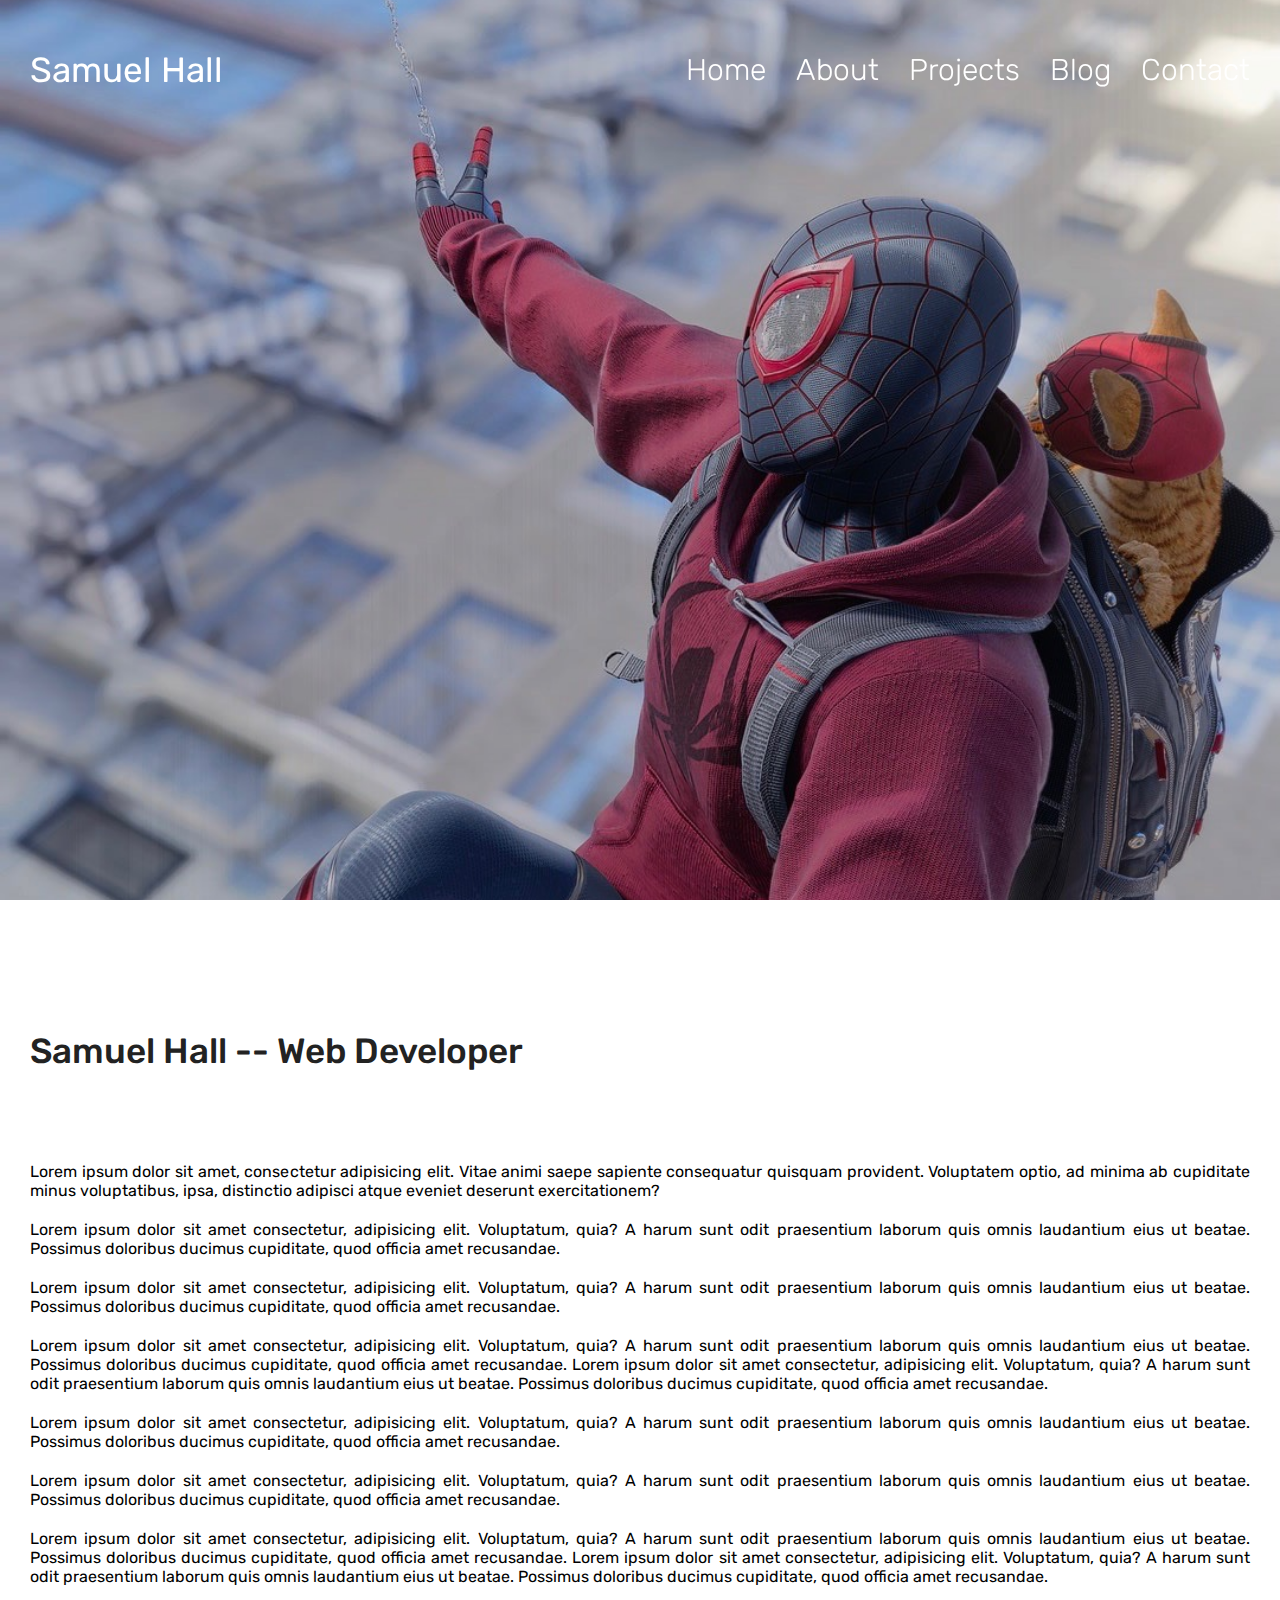
==== index.html @ fa25c063 "Sorted scrolling to sections" ====
<!DOCTYPE html>
<html lang="en">
<head>
    <meta charset="UTF-8">
    <meta name="viewport" content="width=device-width, initial-scale=1.0">
    <link rel="stylesheet" href="style.css">
    <title>Samuel Hall</title>
    <link rel="stylesheet" href="https://cdnjs.cloudflare.com/ajax/libs/font-awesome/5.15.2/css/all.min.css"/>
    <!-- Google fonts -->
    <link rel="preconnect" href="https://fonts.googleapis.com">
    <link rel="preconnect" href="https://fonts.gstatic.com" crossorigin>
    <link href="https://fonts.googleapis.com/css2?family=Roboto+Mono:wght@300;400&family=Rubik:wght@300;400;500&family=Varela&display=swap" rel="stylesheet">
</head>
<body class="home">
    <nav class="navbar">
        <div class="content">
            <!-- <img src="images/logo.png" class="logo"> -->
            <div class="logo"><a href ="/">Samuel Hall</a></div>
            <ul class="menu-list">
                <div class="icon cancel-btn">
                    <i class="fas fa-times"></i>
                </div>
                <li><a href="/">Home</a></li>
                <li><a href="#about" class ="about-btn scroll-btn">About</a></li>
                <li><a href="#projects" class = "projects-btn scroll-btn">Projects</a></li>
                <li><a href="pages/blog.html">Blog</a></li>
                <li><a href="pages/contact.html">Contact</a></li>
            </ul>
            <div class="icon menu-btn">
                <i class="fas fa-bars"></i>
            </div>
        </div>
    </nav>

    <div class="banner"></div>
    <div class="content about" id="about">
        <div class="title"><h1>Samuel Hall -- Web Developer</h1></div>
        <p>Lorem ipsum dolor sit amet, consectetur adipisicing elit. Vitae animi saepe sapiente consequatur quisquam provident. Voluptatem optio, ad minima ab cupiditate minus voluptatibus, ipsa, distinctio adipisci atque eveniet deserunt exercitationem?</p>
        <p>Lorem ipsum dolor sit amet consectetur, adipisicing elit. Voluptatum, quia? A harum sunt odit praesentium laborum quis omnis laudantium eius ut beatae. Possimus doloribus ducimus cupiditate, quod officia amet recusandae.</p>
        <p>Lorem ipsum dolor sit amet consectetur, adipisicing elit. Voluptatum, quia? A harum sunt odit praesentium laborum quis omnis laudantium eius ut beatae. Possimus doloribus ducimus cupiditate, quod officia amet recusandae.</p>
        <p>Lorem ipsum dolor sit amet consectetur, adipisicing elit. Voluptatum, quia? A harum sunt odit praesentium laborum quis omnis laudantium eius ut beatae. Possimus doloribus ducimus cupiditate, quod officia amet recusandae. Lorem ipsum dolor sit amet consectetur, adipisicing elit. Voluptatum, quia? A harum sunt odit praesentium laborum quis omnis laudantium eius ut beatae. Possimus doloribus ducimus cupiditate, quod officia amet recusandae.</p>
        <p>Lorem ipsum dolor sit amet consectetur, adipisicing elit. Voluptatum, quia? A harum sunt odit praesentium laborum quis omnis laudantium eius ut beatae. Possimus doloribus ducimus cupiditate, quod officia amet recusandae.</p>
        <p>Lorem ipsum dolor sit amet consectetur, adipisicing elit. Voluptatum, quia? A harum sunt odit praesentium laborum quis omnis laudantium eius ut beatae. Possimus doloribus ducimus cupiditate, quod officia amet recusandae.</p>
        <p>Lorem ipsum dolor sit amet consectetur, adipisicing elit. Voluptatum, quia? A harum sunt odit praesentium laborum quis omnis laudantium eius ut beatae. Possimus doloribus ducimus cupiditate, quod officia amet recusandae. Lorem ipsum dolor sit amet consectetur, adipisicing elit. Voluptatum, quia? A harum sunt odit praesentium laborum quis omnis laudantium eius ut beatae. Possimus doloribus ducimus cupiditate, quod officia amet recusandae.</p>
    </div>

    <script src="scripts/common.js"></script>
    <script src="scripts/home.js"></script>
</body>
</html>
---- style.css ----
/* ----------UNIVERSAL---------- */

* {
    margin: 0;
    padding: 0;
    box-sizing: border-box;
    font-family: 'Rubik', sans-serif;
}

html {
    scroll-behavior: smooth;
}

.content {
    max-width: 100%;
    /* margin: auto; */
    padding: 40px 30px;
}

.navbar {
    position: fixed;
    z-index: 5;
    width: 100%;
    padding: 30px 0;
    transition: all 0.3s ease;
}

.navbar.sticky {
    background: #222222;
    padding: 10px 0;
}

.navbar .content {
    /* text-align: center; */
    display: flex;
    align-items: center;
    height: 70px;
    justify-content: space-between;
}

.navbar .logo {
    /* height: 150px; */
    /* width: 250px; */
    cursor: pointer;
    position: relative;
}

/* ONLY WHEN LOGO IS TEXT */
.navbar .logo a {
    font-size: 35px;
    text-decoration: none;
    color: white;
    text-align: center;
    font-weight: 400;
}

.menu-list {
    max-width: 100%;
    display: inline-flex;
    justify-content: space-between;
    align-self: center;
}

.menu-list li {
    list-style: none;
}

.menu-list li a {
    margin-left: 30px;
    color: #fff;
    font-size: 30px;
    font-weight: 300;
    text-decoration: none;
    transition: all 0.3s ease;
    /* text-shadow: -1px 1px #222222; */
}

.menu-list li a:hover {
    color: #ffe493;
    cursor: pointer;
}

/* ----------INDEX (HOME)---------- */

.banner {
    height: 100vh;
    /* background: url("images/background.jpg") no-repeat; */
    background-size:cover;
    background-position: center;
    /* background-attachment: fixed; */
}

.banner:after {
    content:"";
    position:fixed; /* stretch a fixed position to the whole screen */
    top:0;
    height:100vh; /* fix for mobile browser address bar appearing disappearing */
    left:0;
    right:0;
    z-index:-1; /* needed to keep in the background */
    background: url("images/background.jpg");
    background-position: center;
    background-size: cover;
    background-attachment: scroll;
}

.about {
    background-color: #fff;
    padding: 100px 30px;
}

.title {
    padding: 30px 0px 70px;
}

.title h1{
    font-size: 35px;
    font-weight: 500;
    color: #222222;
}

.about p {
    padding-top: 20px;
    text-align: justify;
}

.icon{
    color: #fff;
    font-size: 20px;
    cursor: pointer;
    display: none;
}

.icon.cancel-btn {
    position: absolute;
    right: 30px;
    top: 20px;
}


@media (max-width: 980px) {
    body.disabledScroll {
        overflow: hidden;
    }
    .icon {
        display: block;
    }
    .icon.hide {
        display: none;
    }
    .navbar .menu-list {
       position: fixed;
       top: 0;
       left: -100%;
       height: 100vh;
       width: 100%;
       max-width: 400px;
       background: #222222;
       display: block;
       padding: 40px 0;
       text-align: center;
       transition: all 0.3s ease;
    }
    .navbar .menu-list.active {
        left: 0%;
    }
    .menu-list li {
        margin-top: 45px;
    }
    .menu-list li a {
        font-size: 25px;
        margin-left: 0;
    }
}

/* ----------INDEX (HOME)---------- */

.contact{
    margin: auto;
    padding-top: 130px;
    display: flex;
    flex-direction: column;
    align-items: center;
    justify-content: center;
    max-width: 600px;
}

.contact .title, .contact-form {
    width: 90%;
    padding: 10px;
}

.input-group {
    margin-bottom: 20px;
    position: relative;
}

input, textarea {
    width: 100%;
    padding: 10px;
    outline: 0;
    border: 1px solid #222222;
    color:#222222;
    background: transparent;
    font-size: 15px;
}

label {
    height: 100%;
    position: absolute;
    left: 0;
    top: 0;
    padding: 10px;
    color: #222222;
    opacity: 0.5;
    cursor: text;
}

.send-btn {
    font-size: 15px;
    padding: 4px;
}

/* ----------BLOG---------- */
.blog {
    padding: 150px 0;
}
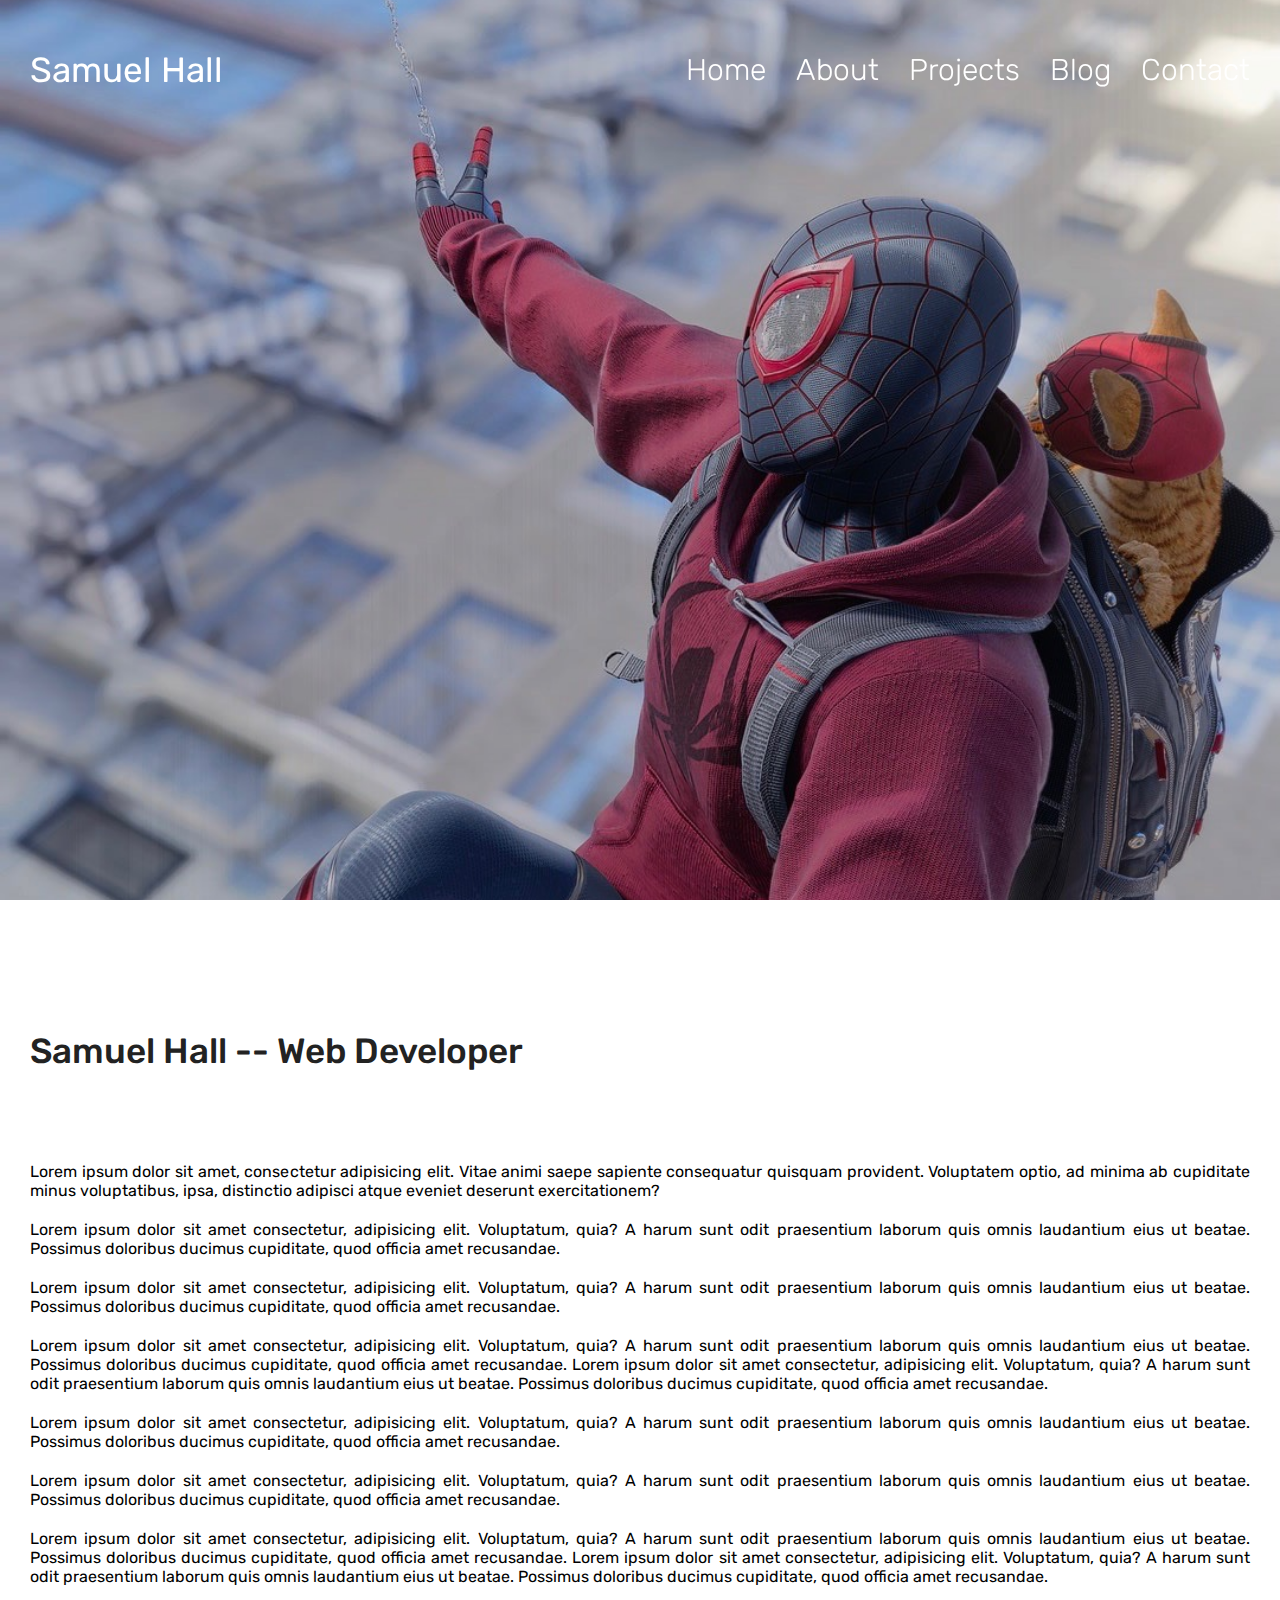
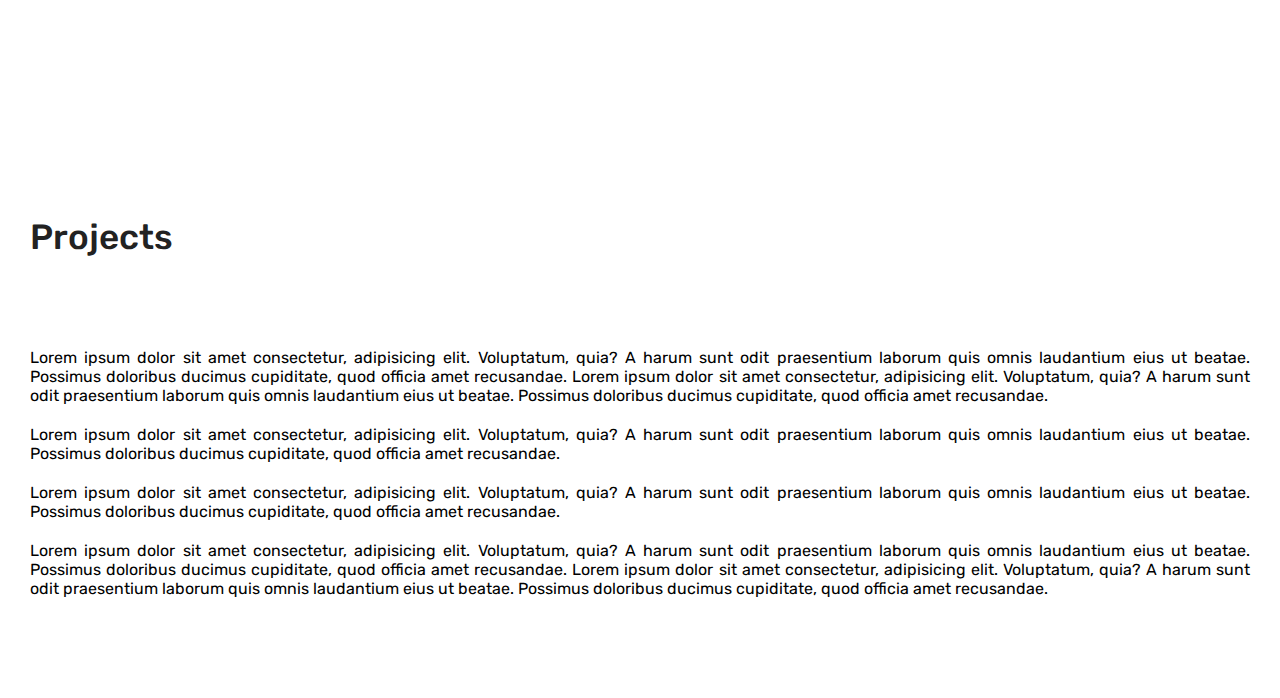
==== commit da6251a2: "Quick fix" ====
--- a/index.html
+++ b/index.html
@@ -33,7 +33,7 @@
     </nav>
 
     <div class="banner"></div>
-    <div class="content about" id="about">
+    <div class="content section about" id="about">
         <div class="title"><h1>Samuel Hall -- Web Developer</h1></div>
         <p>Lorem ipsum dolor sit amet, consectetur adipisicing elit. Vitae animi saepe sapiente consequatur quisquam provident. Voluptatem optio, ad minima ab cupiditate minus voluptatibus, ipsa, distinctio adipisci atque eveniet deserunt exercitationem?</p>
         <p>Lorem ipsum dolor sit amet consectetur, adipisicing elit. Voluptatum, quia? A harum sunt odit praesentium laborum quis omnis laudantium eius ut beatae. Possimus doloribus ducimus cupiditate, quod officia amet recusandae.</p>
@@ -44,6 +44,14 @@
         <p>Lorem ipsum dolor sit amet consectetur, adipisicing elit. Voluptatum, quia? A harum sunt odit praesentium laborum quis omnis laudantium eius ut beatae. Possimus doloribus ducimus cupiditate, quod officia amet recusandae. Lorem ipsum dolor sit amet consectetur, adipisicing elit. Voluptatum, quia? A harum sunt odit praesentium laborum quis omnis laudantium eius ut beatae. Possimus doloribus ducimus cupiditate, quod officia amet recusandae.</p>
     </div>
 
+    <div class="content section projects" id="projects">
+        <div class="title"><h1>Projects</h1></div>
+        <p>Lorem ipsum dolor sit amet consectetur, adipisicing elit. Voluptatum, quia? A harum sunt odit praesentium laborum quis omnis laudantium eius ut beatae. Possimus doloribus ducimus cupiditate, quod officia amet recusandae. Lorem ipsum dolor sit amet consectetur, adipisicing elit. Voluptatum, quia? A harum sunt odit praesentium laborum quis omnis laudantium eius ut beatae. Possimus doloribus ducimus cupiditate, quod officia amet recusandae.</p>
+        <p>Lorem ipsum dolor sit amet consectetur, adipisicing elit. Voluptatum, quia? A harum sunt odit praesentium laborum quis omnis laudantium eius ut beatae. Possimus doloribus ducimus cupiditate, quod officia amet recusandae.</p>
+        <p>Lorem ipsum dolor sit amet consectetur, adipisicing elit. Voluptatum, quia? A harum sunt odit praesentium laborum quis omnis laudantium eius ut beatae. Possimus doloribus ducimus cupiditate, quod officia amet recusandae.</p>
+        <p>Lorem ipsum dolor sit amet consectetur, adipisicing elit. Voluptatum, quia? A harum sunt odit praesentium laborum quis omnis laudantium eius ut beatae. Possimus doloribus ducimus cupiditate, quod officia amet recusandae. Lorem ipsum dolor sit amet consectetur, adipisicing elit. Voluptatum, quia? A harum sunt odit praesentium laborum quis omnis laudantium eius ut beatae. Possimus doloribus ducimus cupiditate, quod officia amet recusandae.</p>
+    </div>
+
     <script src="scripts/common.js"></script>
     <script src="scripts/home.js"></script>
 </body>
--- a/style.css
+++ b/style.css
@@ -104,7 +104,7 @@
     background-attachment: scroll;
 }
 
-.about {
+.section {
     background-color: #fff;
     padding: 100px 30px;
 }
@@ -119,7 +119,7 @@
     color: #222222;
 }
 
-.about p {
+.section p {
     padding-top: 20px;
     text-align: justify;
 }
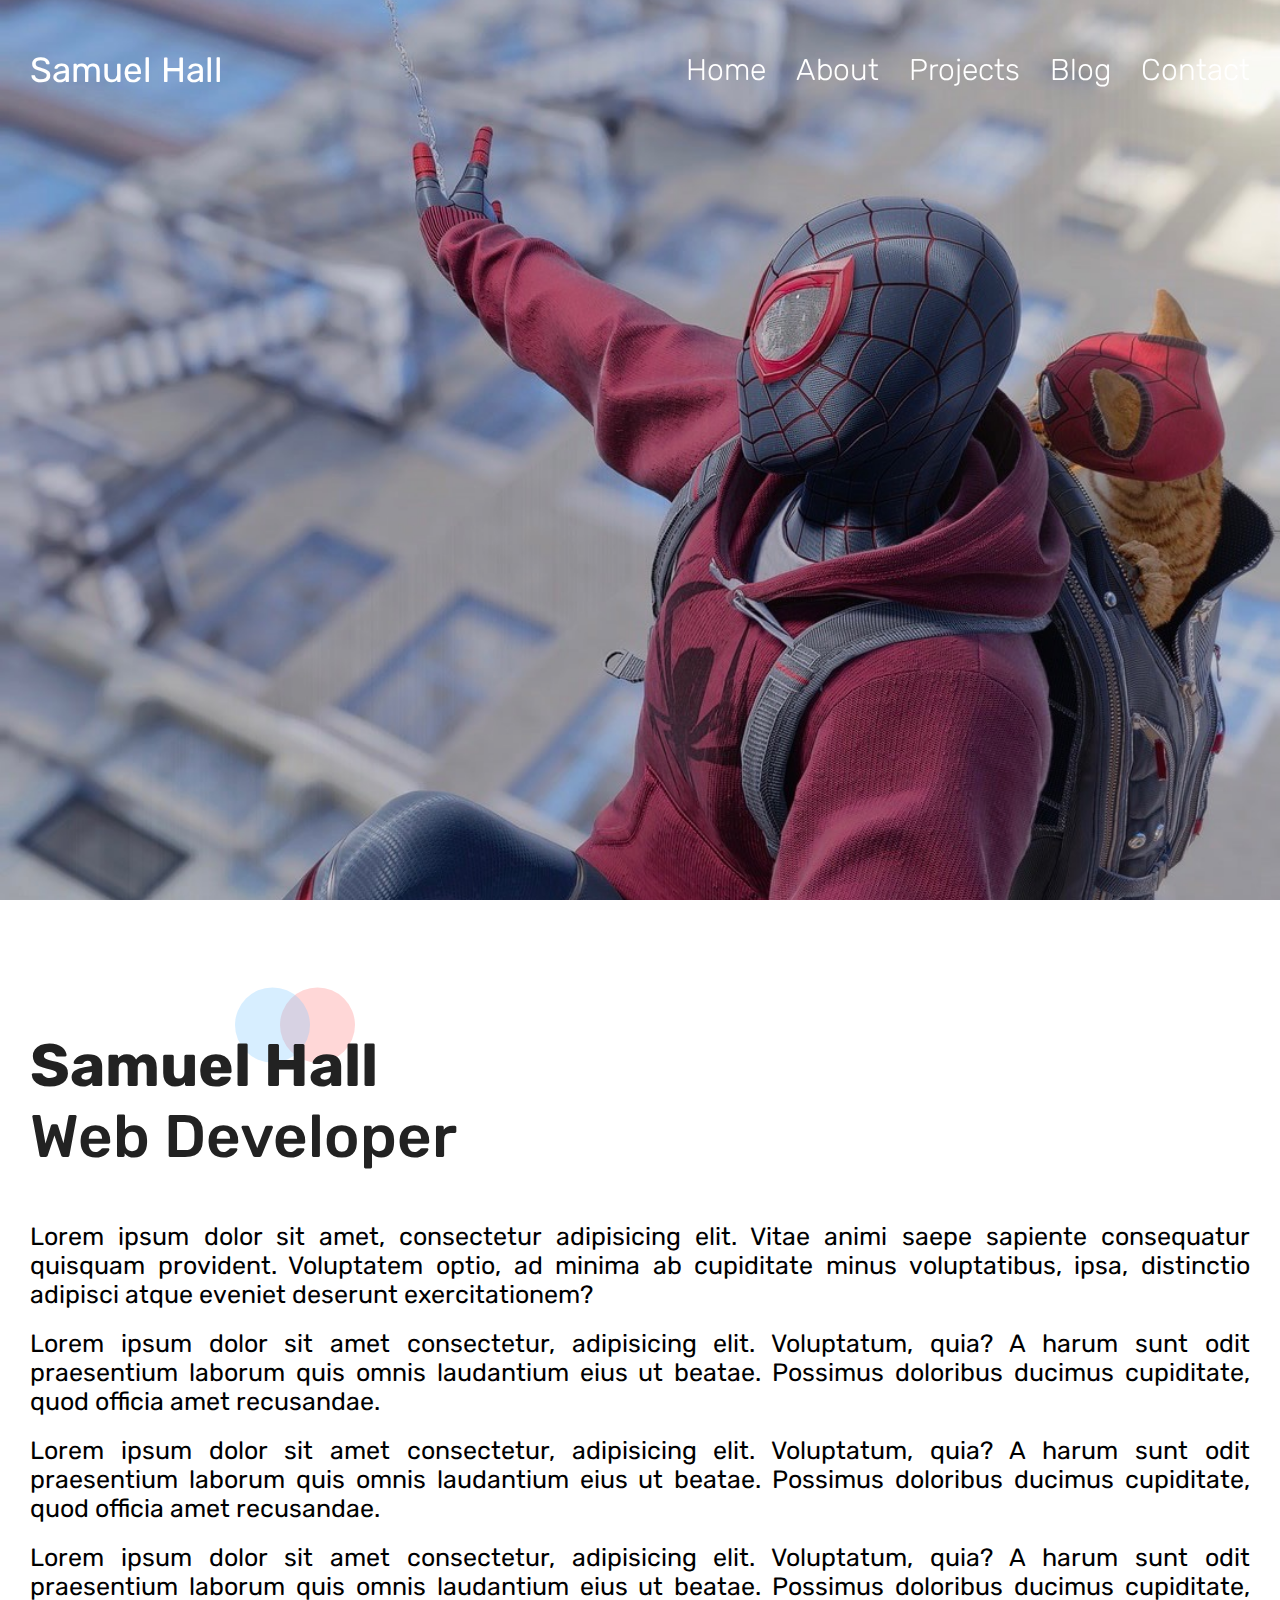
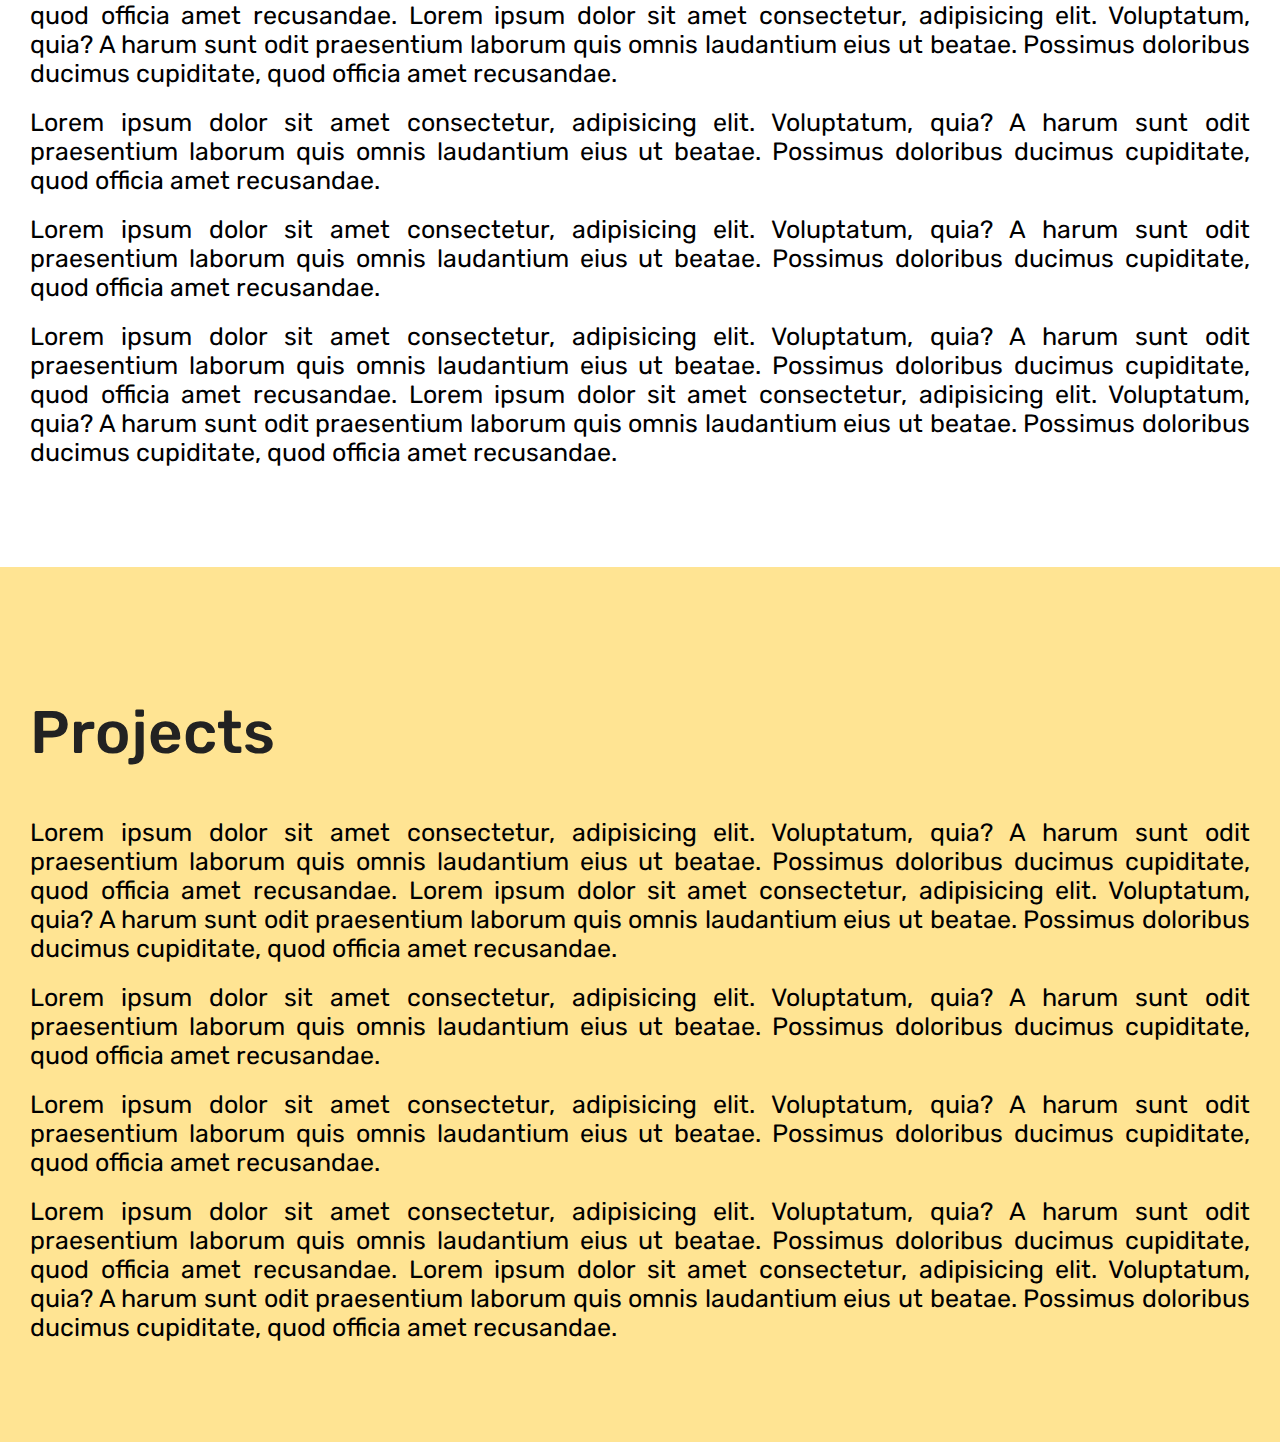
==== commit f25278c0: "Little animation above About section. Increased font-size for full size screens" ====
--- a/index.html
+++ b/index.html
@@ -33,8 +33,21 @@
     </nav>
 
     <div class="banner"></div>
-    <div class="content section about" id="about">
-        <div class="title"><h1>Samuel Hall -- Web Developer</h1></div>
+    <div class="content section about white" id="about">
+        <div class="animated background">
+            <svg width="100%" height="250" viewBox="0 0 120 100" fill="none" xmlns="http://www.w3.org/2000/svg">
+                <g id="circles">
+                <g id="darkGroup">
+                <circle id="dark2" cx="19" cy="50" r="15" fill-opacity="0.3"/>
+                <circle id="dark1" cx="37" cy="50" r="15" fill-opacity="0.3"/>
+                </g>
+                <g id="lightGroup">
+                <circle id="light1" cx="19" cy="50" r="15" fill-opacity="0.3"/>
+                </g>
+                </g>
+            </svg>    
+        </div>
+        <div class="title"><h1><b>Samuel Hall</b> <br>Web Developer</h1></div>
         <p>Lorem ipsum dolor sit amet, consectetur adipisicing elit. Vitae animi saepe sapiente consequatur quisquam provident. Voluptatem optio, ad minima ab cupiditate minus voluptatibus, ipsa, distinctio adipisci atque eveniet deserunt exercitationem?</p>
         <p>Lorem ipsum dolor sit amet consectetur, adipisicing elit. Voluptatum, quia? A harum sunt odit praesentium laborum quis omnis laudantium eius ut beatae. Possimus doloribus ducimus cupiditate, quod officia amet recusandae.</p>
         <p>Lorem ipsum dolor sit amet consectetur, adipisicing elit. Voluptatum, quia? A harum sunt odit praesentium laborum quis omnis laudantium eius ut beatae. Possimus doloribus ducimus cupiditate, quod officia amet recusandae.</p>
@@ -44,7 +57,7 @@
         <p>Lorem ipsum dolor sit amet consectetur, adipisicing elit. Voluptatum, quia? A harum sunt odit praesentium laborum quis omnis laudantium eius ut beatae. Possimus doloribus ducimus cupiditate, quod officia amet recusandae. Lorem ipsum dolor sit amet consectetur, adipisicing elit. Voluptatum, quia? A harum sunt odit praesentium laborum quis omnis laudantium eius ut beatae. Possimus doloribus ducimus cupiditate, quod officia amet recusandae.</p>
     </div>
 
-    <div class="content section projects" id="projects">
+    <div class="content section projects yellow" id="projects">
         <div class="title"><h1>Projects</h1></div>
         <p>Lorem ipsum dolor sit amet consectetur, adipisicing elit. Voluptatum, quia? A harum sunt odit praesentium laborum quis omnis laudantium eius ut beatae. Possimus doloribus ducimus cupiditate, quod officia amet recusandae. Lorem ipsum dolor sit amet consectetur, adipisicing elit. Voluptatum, quia? A harum sunt odit praesentium laborum quis omnis laudantium eius ut beatae. Possimus doloribus ducimus cupiditate, quod officia amet recusandae.</p>
         <p>Lorem ipsum dolor sit amet consectetur, adipisicing elit. Voluptatum, quia? A harum sunt odit praesentium laborum quis omnis laudantium eius ut beatae. Possimus doloribus ducimus cupiditate, quod officia amet recusandae.</p>
--- a/style.css
+++ b/style.css
@@ -1,4 +1,62 @@
 /* ----------UNIVERSAL---------- */
+
+:root {
+    --dark-color: #FF7B7B;
+    --light-color: #7BC8FF;
+}
+
+/* ----------SVG ANIMATION---------- */
+svg {
+    /* border: green solid; */
+    /* height: 240px; */
+    position: absolute;
+    top: 0;
+    left: 0;
+    /* width: 100%; */
+    max-width: 750px;
+}
+
+.animated-background {
+    /* display: flex; */
+    width: 100%;
+}
+
+#darkGroup {
+    fill: var(--dark-color);
+}
+
+#lightGroup {
+    fill: var(--light-color);
+}
+
+#dark1,
+#dark2,
+#light1  {
+    transition: all 1s ease;
+}
+
+#dark2 {
+    transform: translateX(-130%);
+    opacity: 0;
+}
+
+
+
+#light1.scrolled {
+    transform: translateX(20%);
+}
+
+#dark1.scrolled {
+    transform: translateX(130%);
+    opacity: 0;
+}
+
+#dark2.scrolled {
+    transform: translateX(0%);
+    opacity: 1;
+}
+
+
 
 * {
     margin: 0;
@@ -7,8 +65,13 @@
     font-family: 'Rubik', sans-serif;
 }
 
+
 html {
     scroll-behavior: smooth;
+}
+
+.home {
+    overflow-x: hidden;
 }
 
 .content {
@@ -26,7 +89,7 @@
 }
 
 .navbar.sticky {
-    background: #222222;
+    background: #383838;
     padding: 10px 0;
 }
 
@@ -97,20 +160,32 @@
     height:100vh; /* fix for mobile browser address bar appearing disappearing */
     left:0;
     right:0;
-    z-index:-1; /* needed to keep in the background */
+    z-index:-5; /* needed to keep in the background */
     background: url("images/background.jpg");
     background-position: center;
     background-size: cover;
     background-attachment: scroll;
 }
 
+.background {
+    z-index: 0;
+    height: 240px;
+    width: 100%;
+    position: absolute;
+    top: 0;
+    left: 0;
+}
+
 .section {
-    background-color: #fff;
+    /* background-color: #fff; */
     padding: 100px 30px;
+    position: relative;
 }
 
 .title {
-    padding: 30px 0px 70px;
+    padding: 30px 0px 30px;
+    position: relative;
+    z-index: 1;
 }
 
 .title h1{
@@ -120,8 +195,10 @@
 }
 
 .section p {
+    font-size: 20px;
     padding-top: 20px;
     text-align: justify;
+    z-index: 1;
 }
 
 .icon{
@@ -155,7 +232,7 @@
        height: 100vh;
        width: 100%;
        max-width: 400px;
-       background: #222222;
+       background: #383838;
        display: block;
        padding: 40px 0;
        text-align: center;
@@ -170,6 +247,16 @@
     .menu-list li a {
         font-size: 25px;
         margin-left: 0;
+    }
+}
+
+@media (min-width: 800px) {
+    .title h1 {
+        font-size: 60px;
+    }
+
+    .section p {
+        font-size: 25px;
     }
 }
 
@@ -221,8 +308,30 @@
     padding: 4px;
 }
 
+/* ----------PROJECTS---------- */
+.projects {
+    z-index: -2;
+    position: relative;
+}
+
+
 /* ----------BLOG---------- */
 .blog {
     padding: 150px 0;
 }
 
+
+/* ----------Utility Classes---------- */
+.yellow {
+    background: #ffe493;
+}
+
+.white {
+    background: #fff;
+}
+
+.ebony {
+    background: #383838;
+}
+
+/* ---------- */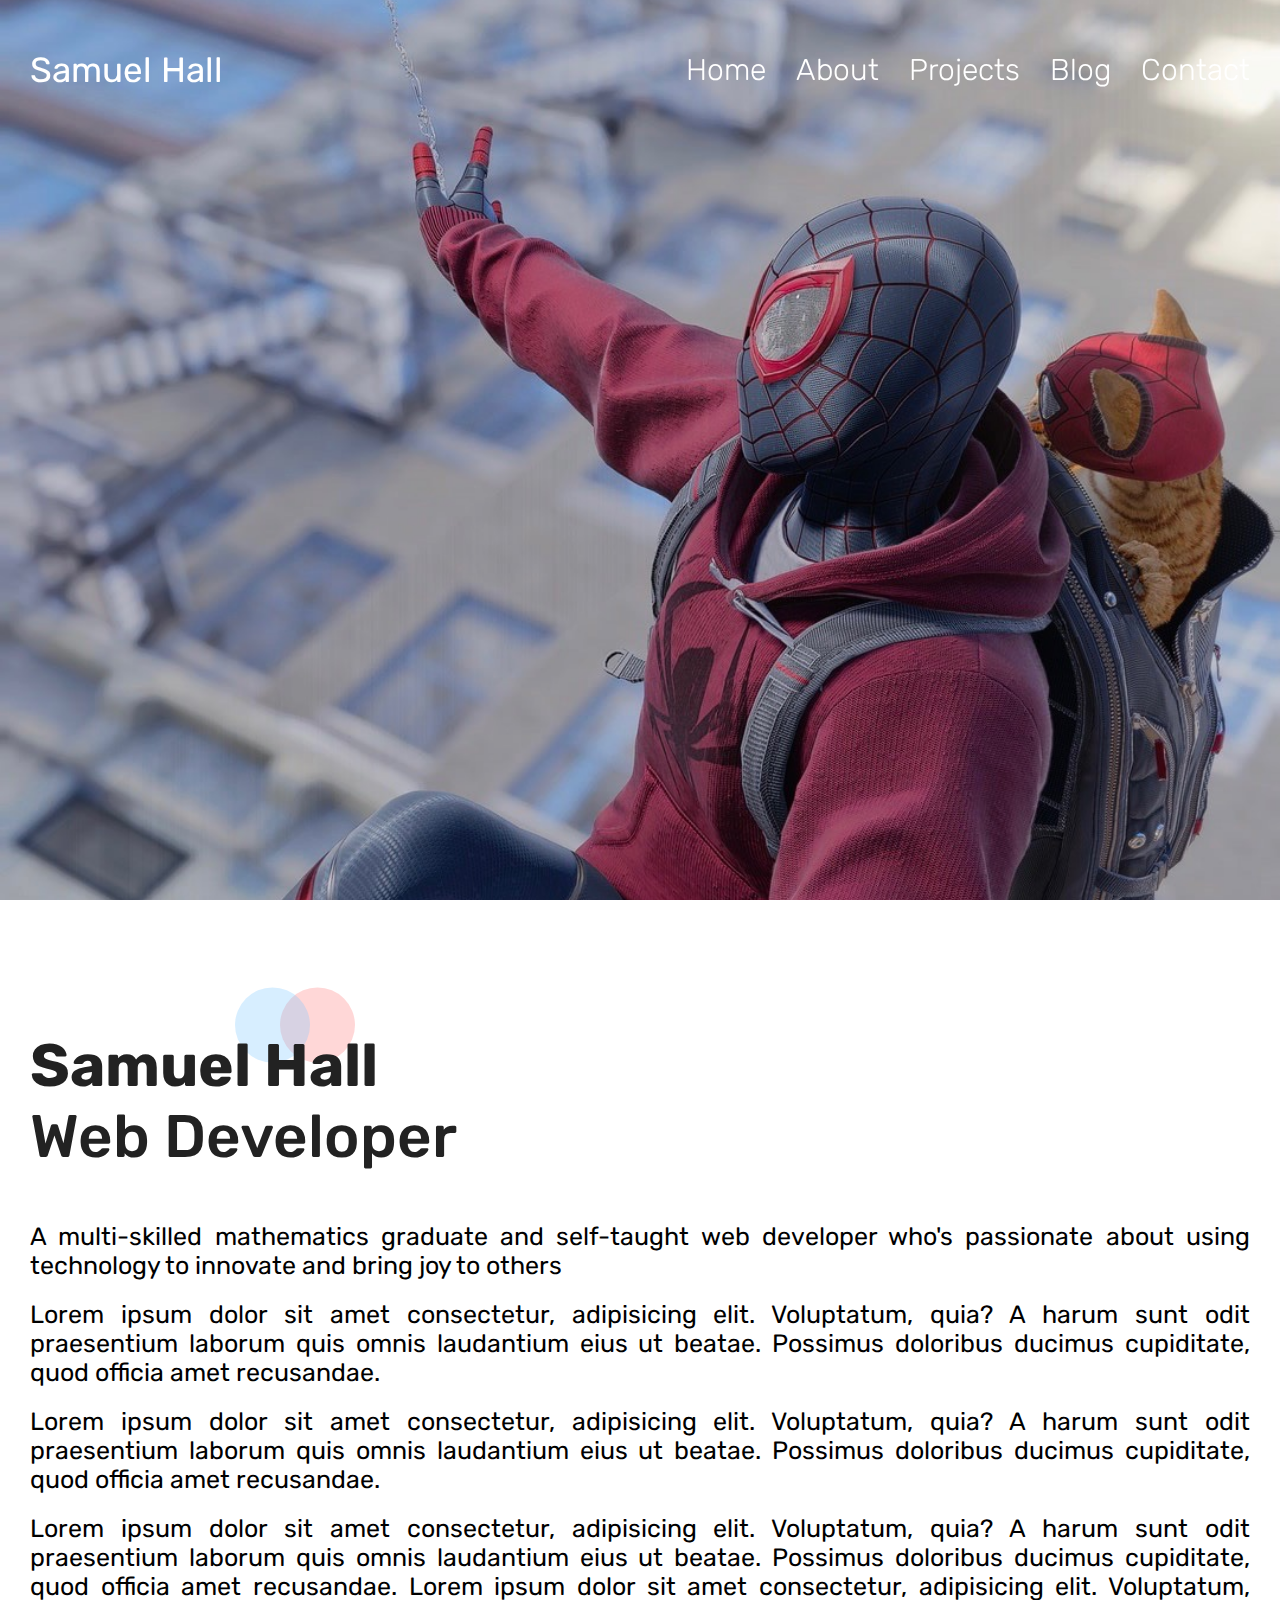
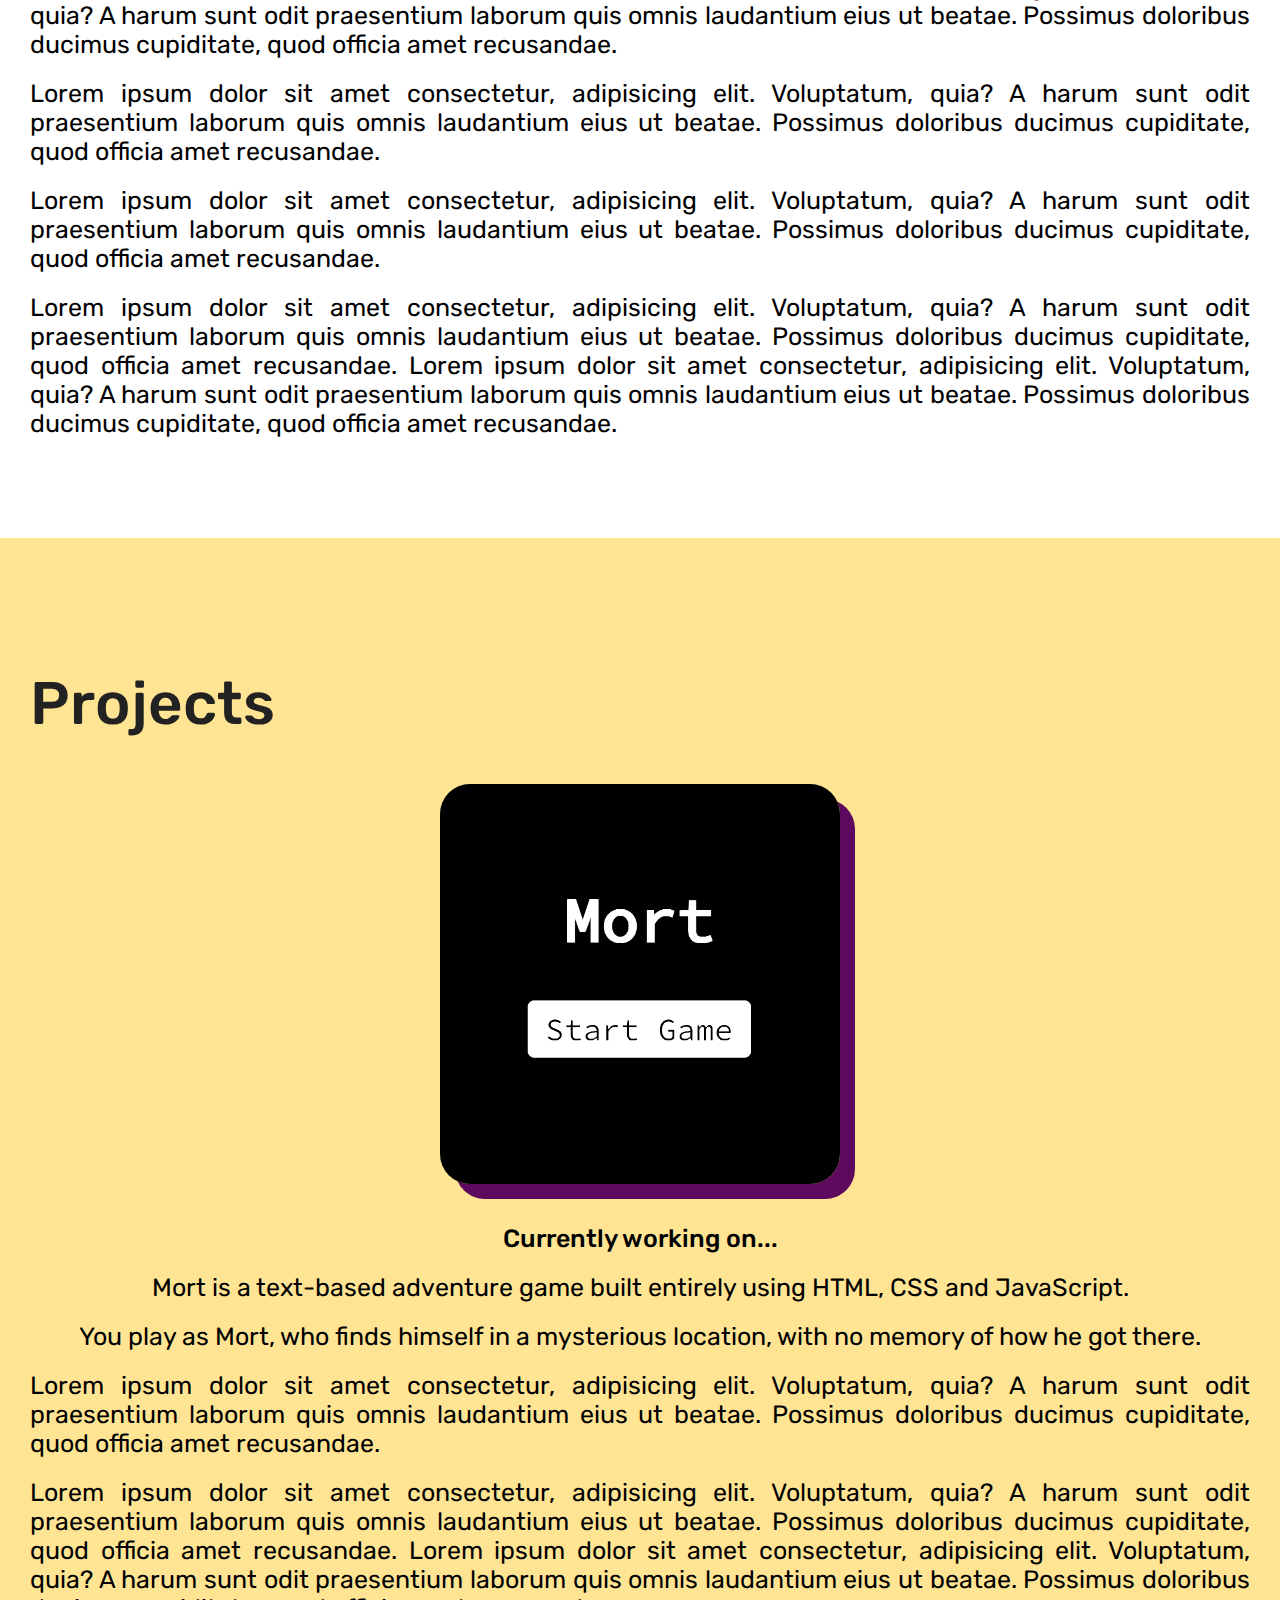
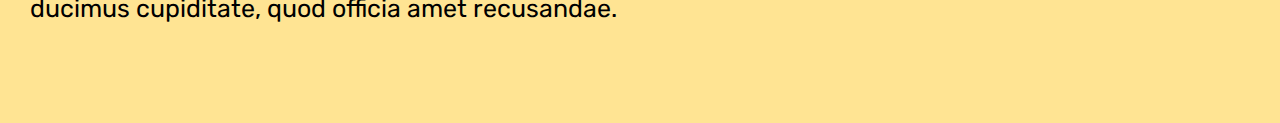
==== commit 3196d2bb: "Added Mort game as first project, with click animation on hover. Written brief description, as well " ====
--- a/index.html
+++ b/index.html
@@ -48,7 +48,7 @@
             </svg>    
         </div>
         <div class="title"><h1><b>Samuel Hall</b> <br>Web Developer</h1></div>
-        <p>Lorem ipsum dolor sit amet, consectetur adipisicing elit. Vitae animi saepe sapiente consequatur quisquam provident. Voluptatem optio, ad minima ab cupiditate minus voluptatibus, ipsa, distinctio adipisci atque eveniet deserunt exercitationem?</p>
+        <p>A multi-skilled mathematics graduate and self-taught web developer who's passionate about using technology to innovate and bring joy to others</p>
         <p>Lorem ipsum dolor sit amet consectetur, adipisicing elit. Voluptatum, quia? A harum sunt odit praesentium laborum quis omnis laudantium eius ut beatae. Possimus doloribus ducimus cupiditate, quod officia amet recusandae.</p>
         <p>Lorem ipsum dolor sit amet consectetur, adipisicing elit. Voluptatum, quia? A harum sunt odit praesentium laborum quis omnis laudantium eius ut beatae. Possimus doloribus ducimus cupiditate, quod officia amet recusandae.</p>
         <p>Lorem ipsum dolor sit amet consectetur, adipisicing elit. Voluptatum, quia? A harum sunt odit praesentium laborum quis omnis laudantium eius ut beatae. Possimus doloribus ducimus cupiditate, quod officia amet recusandae. Lorem ipsum dolor sit amet consectetur, adipisicing elit. Voluptatum, quia? A harum sunt odit praesentium laborum quis omnis laudantium eius ut beatae. Possimus doloribus ducimus cupiditate, quod officia amet recusandae.</p>
@@ -59,8 +59,12 @@
 
     <div class="content section projects yellow" id="projects">
         <div class="title"><h1>Projects</h1></div>
-        <p>Lorem ipsum dolor sit amet consectetur, adipisicing elit. Voluptatum, quia? A harum sunt odit praesentium laborum quis omnis laudantium eius ut beatae. Possimus doloribus ducimus cupiditate, quod officia amet recusandae. Lorem ipsum dolor sit amet consectetur, adipisicing elit. Voluptatum, quia? A harum sunt odit praesentium laborum quis omnis laudantium eius ut beatae. Possimus doloribus ducimus cupiditate, quod officia amet recusandae.</p>
-        <p>Lorem ipsum dolor sit amet consectetur, adipisicing elit. Voluptatum, quia? A harum sunt odit praesentium laborum quis omnis laudantium eius ut beatae. Possimus doloribus ducimus cupiditate, quod officia amet recusandae.</p>
+        <div class="project">        
+            <a href="https://samuel-w-hall.github.io/Zork-Like-Project/"><img src="images/mort-thumbnail.png"></a>
+            <h2>Currently working on...</h2>
+            <p>Mort is a text-based adventure game built entirely using HTML, CSS and JavaScript.</p>
+            <p>You play as Mort, who finds himself in a mysterious location, with no memory of how he got there.</p>
+        </div>
         <p>Lorem ipsum dolor sit amet consectetur, adipisicing elit. Voluptatum, quia? A harum sunt odit praesentium laborum quis omnis laudantium eius ut beatae. Possimus doloribus ducimus cupiditate, quod officia amet recusandae.</p>
         <p>Lorem ipsum dolor sit amet consectetur, adipisicing elit. Voluptatum, quia? A harum sunt odit praesentium laborum quis omnis laudantium eius ut beatae. Possimus doloribus ducimus cupiditate, quod officia amet recusandae. Lorem ipsum dolor sit amet consectetur, adipisicing elit. Voluptatum, quia? A harum sunt odit praesentium laborum quis omnis laudantium eius ut beatae. Possimus doloribus ducimus cupiditate, quod officia amet recusandae.</p>
     </div>
--- a/style.css
+++ b/style.css
@@ -310,7 +310,7 @@
 
 /* ----------PROJECTS---------- */
 .projects {
-    z-index: -2;
+    /* z-index: -2; */
     position: relative;
 }
 
@@ -334,4 +334,38 @@
     background: #383838;
 }
 
-/* ---------- */+/* ---------- */
+
+.project {
+    display: flex;
+    flex-direction: column;
+    align-items: center;
+}
+
+.project a {
+    width: 40vw;
+    height: 40vw;
+    max-width: 400px;
+    max-height: 400px;
+    margin-top: 15px;
+    margin-bottom: 30px;
+    border-radius: 30px;
+    box-shadow: 15px 15px rgb(93, 10, 94);
+    padding: 0;
+}
+
+.project img {
+    width: 100%;
+    border-radius: 30px;
+    transition: all 0.4s ease;
+}
+
+.project img:hover {
+    transform: translate(5px, 5px);
+}
+
+h2 {
+    padding-top: 10px;
+    font-size: 25px;
+    font-weight: 500;
+}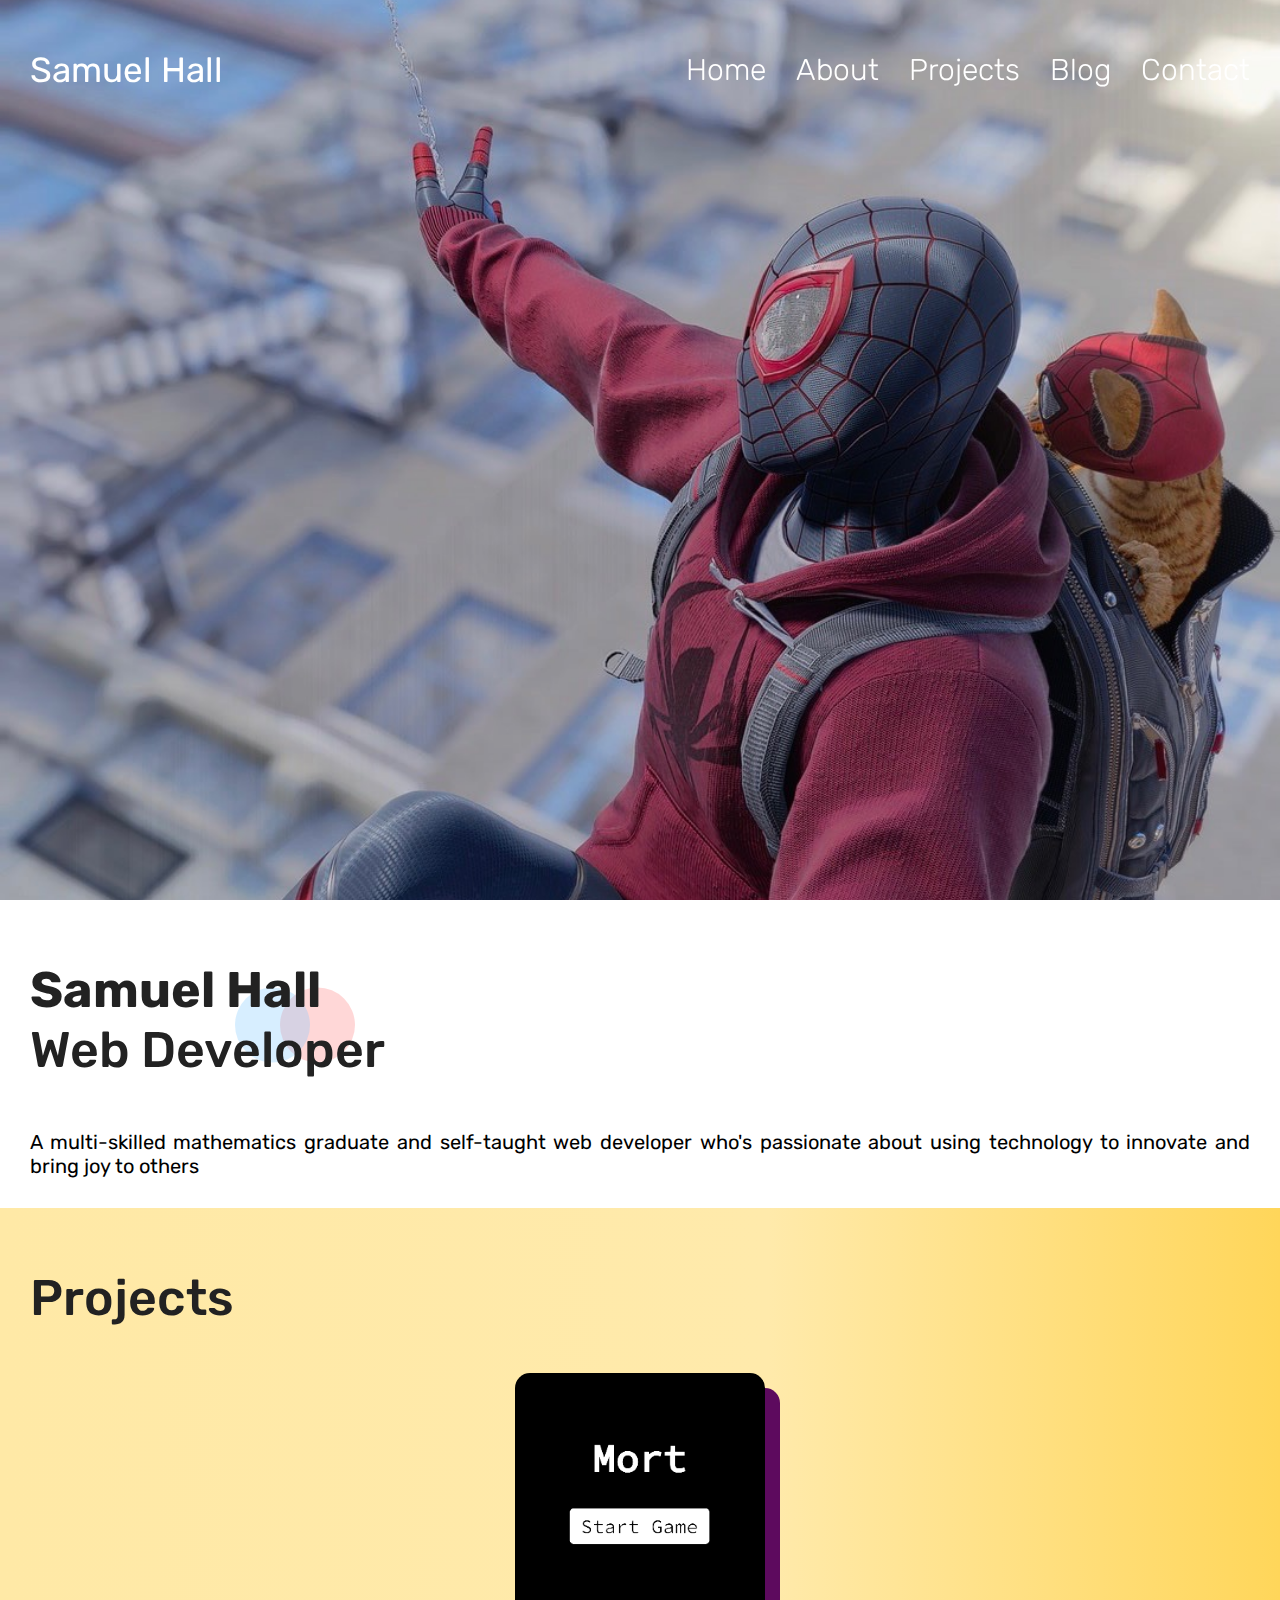
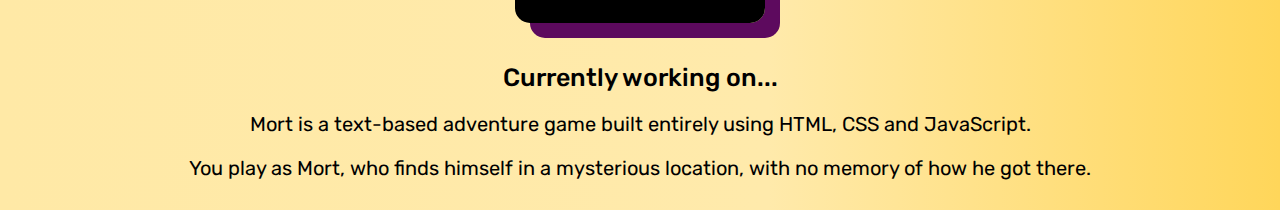
==== commit 4b7cad12: "Added gradient to Projects section. Section scroll now accounts for height of nav-bar. (Need to alte" ====
--- a/index.html
+++ b/index.html
@@ -32,7 +32,9 @@
         </div>
     </nav>
 
-    <div class="banner"></div>
+    <div class="banner">
+        <div class="blur"></div>
+    </div>
     <div class="content section about white" id="about">
         <div class="animated background">
             <svg width="100%" height="250" viewBox="0 0 120 100" fill="none" xmlns="http://www.w3.org/2000/svg">
@@ -49,12 +51,6 @@
         </div>
         <div class="title"><h1><b>Samuel Hall</b> <br>Web Developer</h1></div>
         <p>A multi-skilled mathematics graduate and self-taught web developer who's passionate about using technology to innovate and bring joy to others</p>
-        <p>Lorem ipsum dolor sit amet consectetur, adipisicing elit. Voluptatum, quia? A harum sunt odit praesentium laborum quis omnis laudantium eius ut beatae. Possimus doloribus ducimus cupiditate, quod officia amet recusandae.</p>
-        <p>Lorem ipsum dolor sit amet consectetur, adipisicing elit. Voluptatum, quia? A harum sunt odit praesentium laborum quis omnis laudantium eius ut beatae. Possimus doloribus ducimus cupiditate, quod officia amet recusandae.</p>
-        <p>Lorem ipsum dolor sit amet consectetur, adipisicing elit. Voluptatum, quia? A harum sunt odit praesentium laborum quis omnis laudantium eius ut beatae. Possimus doloribus ducimus cupiditate, quod officia amet recusandae. Lorem ipsum dolor sit amet consectetur, adipisicing elit. Voluptatum, quia? A harum sunt odit praesentium laborum quis omnis laudantium eius ut beatae. Possimus doloribus ducimus cupiditate, quod officia amet recusandae.</p>
-        <p>Lorem ipsum dolor sit amet consectetur, adipisicing elit. Voluptatum, quia? A harum sunt odit praesentium laborum quis omnis laudantium eius ut beatae. Possimus doloribus ducimus cupiditate, quod officia amet recusandae.</p>
-        <p>Lorem ipsum dolor sit amet consectetur, adipisicing elit. Voluptatum, quia? A harum sunt odit praesentium laborum quis omnis laudantium eius ut beatae. Possimus doloribus ducimus cupiditate, quod officia amet recusandae.</p>
-        <p>Lorem ipsum dolor sit amet consectetur, adipisicing elit. Voluptatum, quia? A harum sunt odit praesentium laborum quis omnis laudantium eius ut beatae. Possimus doloribus ducimus cupiditate, quod officia amet recusandae. Lorem ipsum dolor sit amet consectetur, adipisicing elit. Voluptatum, quia? A harum sunt odit praesentium laborum quis omnis laudantium eius ut beatae. Possimus doloribus ducimus cupiditate, quod officia amet recusandae.</p>
     </div>
 
     <div class="content section projects yellow" id="projects">
@@ -65,8 +61,6 @@
             <p>Mort is a text-based adventure game built entirely using HTML, CSS and JavaScript.</p>
             <p>You play as Mort, who finds himself in a mysterious location, with no memory of how he got there.</p>
         </div>
-        <p>Lorem ipsum dolor sit amet consectetur, adipisicing elit. Voluptatum, quia? A harum sunt odit praesentium laborum quis omnis laudantium eius ut beatae. Possimus doloribus ducimus cupiditate, quod officia amet recusandae.</p>
-        <p>Lorem ipsum dolor sit amet consectetur, adipisicing elit. Voluptatum, quia? A harum sunt odit praesentium laborum quis omnis laudantium eius ut beatae. Possimus doloribus ducimus cupiditate, quod officia amet recusandae. Lorem ipsum dolor sit amet consectetur, adipisicing elit. Voluptatum, quia? A harum sunt odit praesentium laborum quis omnis laudantium eius ut beatae. Possimus doloribus ducimus cupiditate, quod officia amet recusandae.</p>
     </div>
 
     <script src="scripts/common.js"></script>
--- a/style.css
+++ b/style.css
@@ -4,6 +4,10 @@
     --dark-color: #FF7B7B;
     --light-color: #7BC8FF;
 }
+
+html {
+    scroll-padding-top: 100px; /* height of sticky header */
+  }
 
 /* ----------SVG ANIMATION---------- */
 svg {
@@ -162,11 +166,18 @@
     right:0;
     z-index:-5; /* needed to keep in the background */
     background: url("images/background.jpg");
+    /* background: linear-gradient(112.1deg, rgb(32, 38, 57) 11.4%, rgb(63, 76, 119) 70.2%); */
     background-position: center;
     background-size: cover;
     background-attachment: scroll;
 }
 
+.blur {
+    height: 100%;
+    width: 100%;
+    /* backdrop-filter: blur(3px); */
+}
+
 .background {
     z-index: 0;
     height: 240px;
@@ -178,7 +189,7 @@
 
 .section {
     /* background-color: #fff; */
-    padding: 100px 30px;
+    padding: 30px 30px;
     position: relative;
 }
 
@@ -252,11 +263,7 @@
 
 @media (min-width: 800px) {
     .title h1 {
-        font-size: 60px;
-    }
-
-    .section p {
-        font-size: 25px;
+        font-size: 50px;
     }
 }
 
@@ -292,7 +299,7 @@
     font-size: 15px;
 }
 
-label {
+/* label {
     height: 100%;
     position: absolute;
     left: 0;
@@ -301,7 +308,7 @@
     color: #222222;
     opacity: 0.5;
     cursor: text;
-}
+} */
 
 .send-btn {
     font-size: 15px;
@@ -323,7 +330,8 @@
 
 /* ----------Utility Classes---------- */
 .yellow {
-    background: #ffe493;
+    background: rgb(255,233,166);
+    background: linear-gradient(90deg, rgba(255,233,166,1) 0%, rgba(255,234,171,1) 60%, rgba(255,214,90,1) 100%);
 }
 
 .white {
@@ -343,21 +351,21 @@
 }
 
 .project a {
-    width: 40vw;
-    height: 40vw;
-    max-width: 400px;
-    max-height: 400px;
+    width: 35vw;
+    height: 35vw;
+    max-width: 250px;
+    max-height: 250px;
     margin-top: 15px;
     margin-bottom: 30px;
-    border-radius: 30px;
+    border-radius: 15px;
     box-shadow: 15px 15px rgb(93, 10, 94);
     padding: 0;
 }
 
 .project img {
     width: 100%;
-    border-radius: 30px;
-    transition: all 0.4s ease;
+    border-radius: 15px;
+    transition: all 0.3s ease;
 }
 
 .project img:hover {
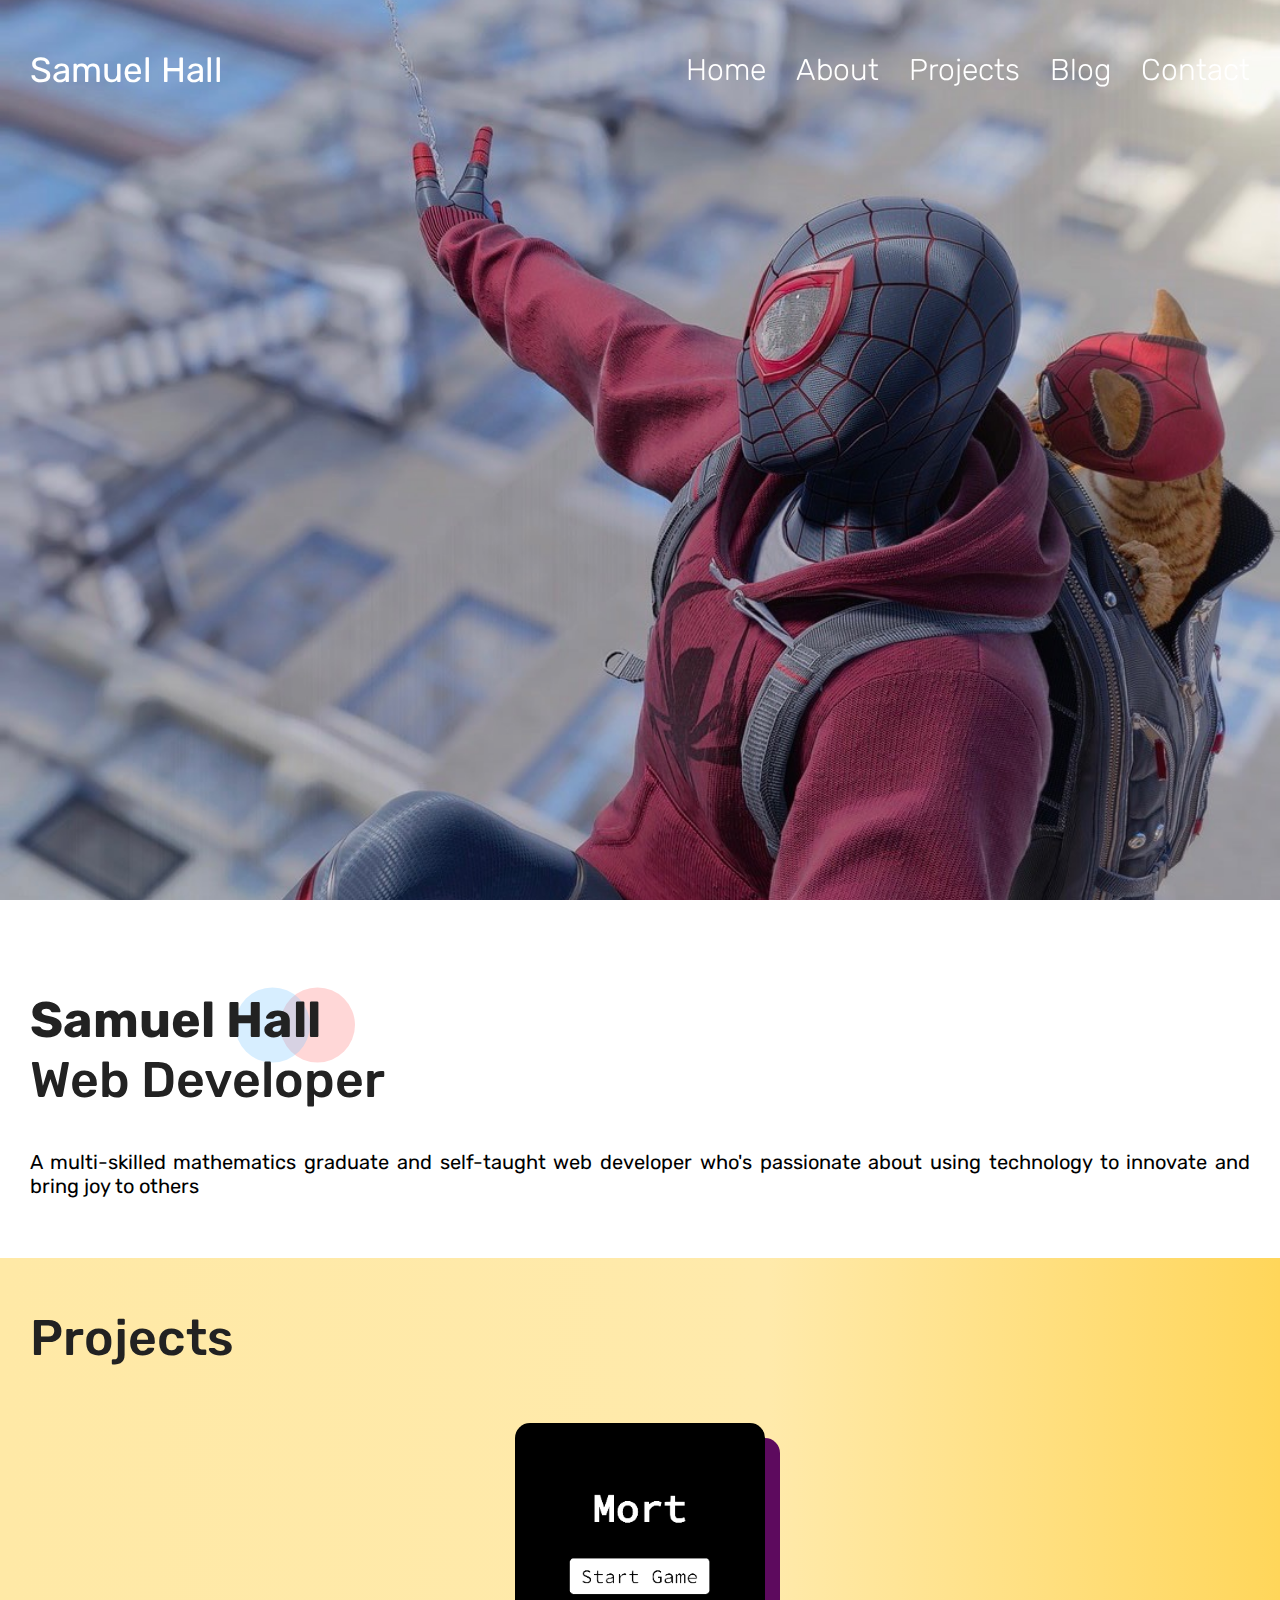
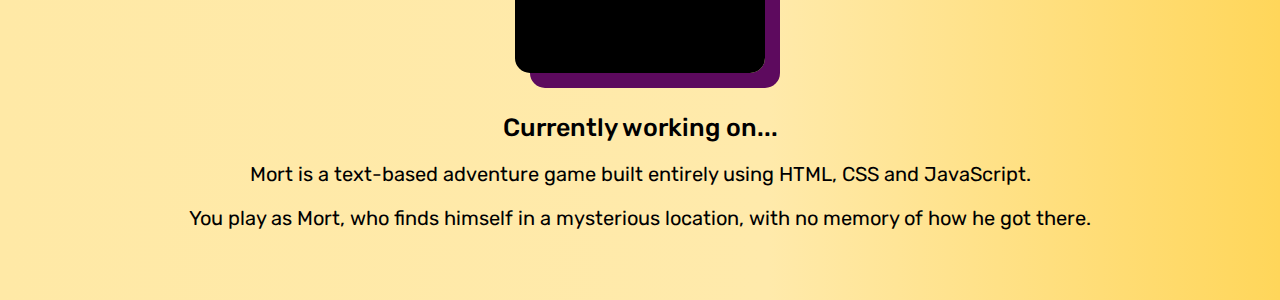
==== commit b7b789f1: "Started sorting blog page layout. Needs more work" ====
--- a/index.html
+++ b/index.html
@@ -49,7 +49,7 @@
                 </g>
             </svg>    
         </div>
-        <div class="title"><h1><b>Samuel Hall</b> <br>Web Developer</h1></div>
+        <div class="title hero"><h1><b>Samuel Hall</b> <br>Web Developer</h1></div>
         <p>A multi-skilled mathematics graduate and self-taught web developer who's passionate about using technology to innovate and bring joy to others</p>
     </div>
 
--- a/style.css
+++ b/style.css
@@ -189,14 +189,18 @@
 
 .section {
     /* background-color: #fff; */
-    padding: 30px 30px;
+    padding: 50px 30px;
     position: relative;
 }
 
 .title {
-    padding: 30px 0px 30px;
+    padding: 0px 0px 30px;
     position: relative;
     z-index: 1;
+}
+
+.hero {
+    padding-top: 40px;
 }
 
 .title h1{
@@ -207,7 +211,7 @@
 
 .section p {
     font-size: 20px;
-    padding-top: 20px;
+    padding: 10px 0;
     text-align: justify;
     z-index: 1;
 }
@@ -321,12 +325,9 @@
     position: relative;
 }
 
-
-/* ----------BLOG---------- */
-.blog {
-    padding: 150px 0;
-}
-
+.projects .title h1 {
+    text-align: start;
+}
 
 /* ----------Utility Classes---------- */
 .yellow {
@@ -348,6 +349,7 @@
     display: flex;
     flex-direction: column;
     align-items: center;
+    padding: 10px 0;
 }
 
 .project a {
@@ -373,7 +375,47 @@
 }
 
 h2 {
-    padding-top: 10px;
+    padding: 10px;
     font-size: 25px;
     font-weight: 500;
+}
+
+/* ----------BLOG---------- */
+.blog {
+    height: 100%;
+    padding-top: 100px;
+}
+
+.blog .title {
+    text-align: center;
+}
+
+.grid-container {
+    margin: auto;
+    width: 80vw;
+    max-width: 500px;
+    display: grid;
+    grid-template-columns: 1fr 1fr 1fr;
+    gap: 2vw;
+}
+
+.grid-item {
+    margin: 0 auto;
+    padding: 10px;
+    border: solid darkgrey;
+    /* border-radius: 15px; */
+}
+
+.grid-item h3, p {
+    margin: 0 auto;
+    text-align: center;
+}
+
+img.thumbnail {
+    /* border-top-left-radius: 10px; */
+    /* border-top-right-radius: 10px; */
+    /* object-fit: cover; */
+    width: 100%;
+    margin: 0 auto;
+    padding-bottom: 5px;
 }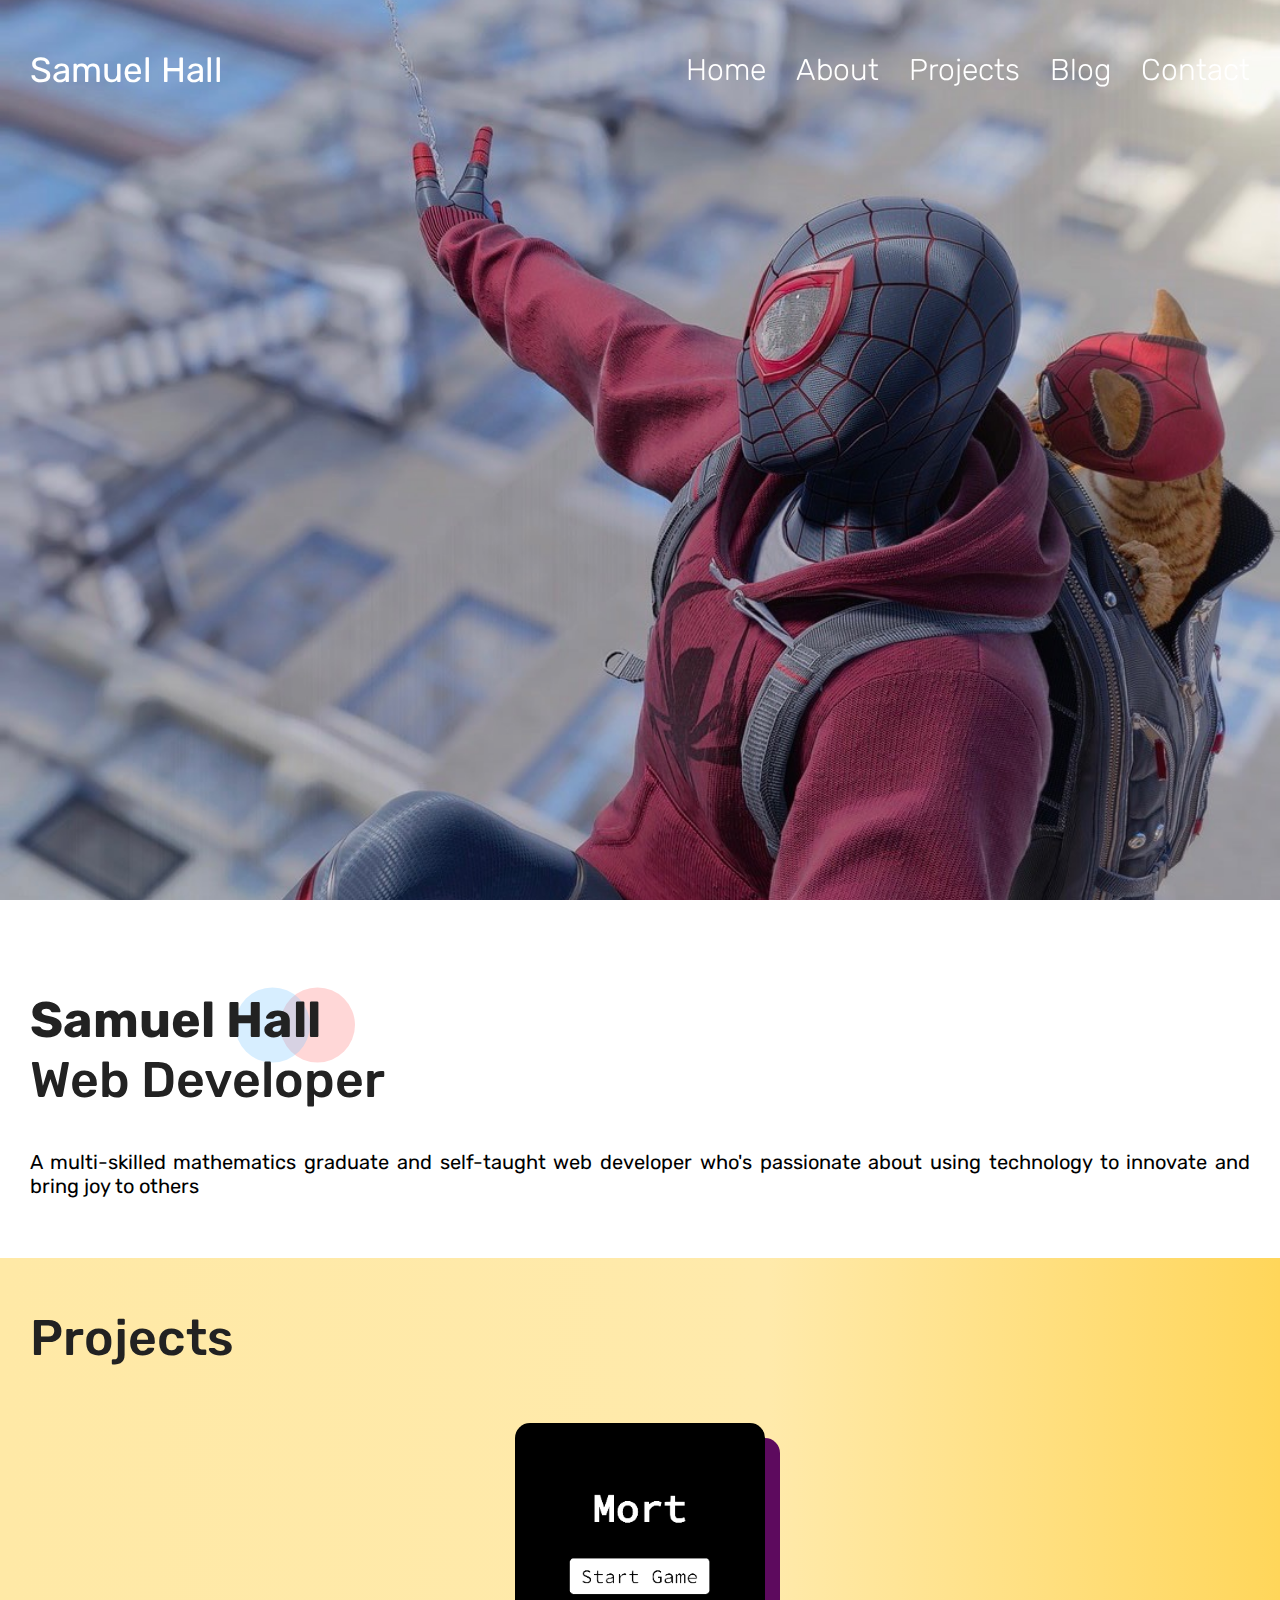
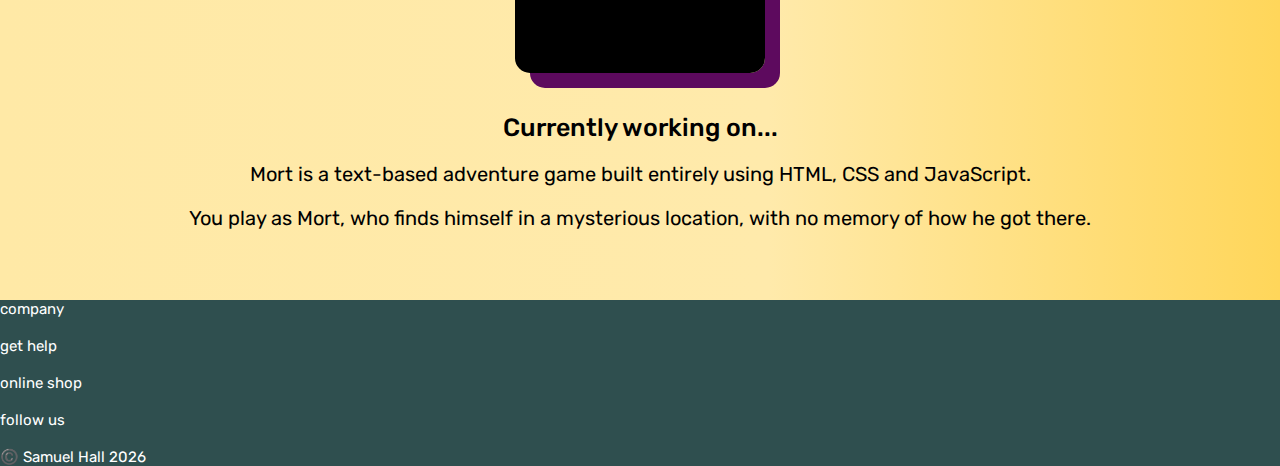
==== commit 146026b5: "Started page footer" ====
--- a/index.html
+++ b/index.html
@@ -63,6 +63,36 @@
         </div>
     </div>
 
+    <footer class="footer">
+        <div class="container">
+            <div class="footer-col">
+                <h4>company</h4>
+                <ul>
+                    <li><a href="#"></a></li>
+                </ul>
+            </div>
+            <div class="footer-col">
+                <h4>get help</h4>
+                <ul>
+                    <li><a href="#"></a></li>
+                </ul>
+            </div>
+            <div class="footer-col">
+                <h4>online shop</h4>
+                <ul>
+                    <li><a href="#"></a></li>
+                </ul>
+            </div>
+            <div class="footer-col">
+                <h4>follow us</h4>
+                <ul>
+                    <li><a href="#"></a></li>
+                </ul>
+            </div>
+            <h4 class="copyright">©️ Samuel Hall 2023  </h4>
+        </div>
+    </footer>
+
     <script src="scripts/common.js"></script>
     <script src="scripts/home.js"></script>
 </body>
--- a/style.css
+++ b/style.css
@@ -59,8 +59,7 @@
     transform: translateX(0%);
     opacity: 1;
 }
-
-
+/* ----------------------------- */
 
 * {
     margin: 0;
@@ -203,7 +202,7 @@
     padding-top: 40px;
 }
 
-.title h1{
+h1 {
     font-size: 35px;
     font-weight: 500;
     color: #222222;
@@ -266,7 +265,7 @@
 }
 
 @media (min-width: 800px) {
-    .title h1 {
+    h1 {
         font-size: 50px;
     }
 }
@@ -325,9 +324,9 @@
     position: relative;
 }
 
-.projects .title h1 {
+/* .projects h1 {
     text-align: start;
-}
+} */
 
 /* ----------Utility Classes---------- */
 .yellow {
@@ -380,6 +379,16 @@
     font-weight: 500;
 }
 
+footer {
+    background-color: darkslategrey;
+}
+
+h4 {
+    font-size: 15px;
+    color: white;
+    font-weight: 400;
+}
+
 /* ----------BLOG---------- */
 .blog {
     height: 100%;
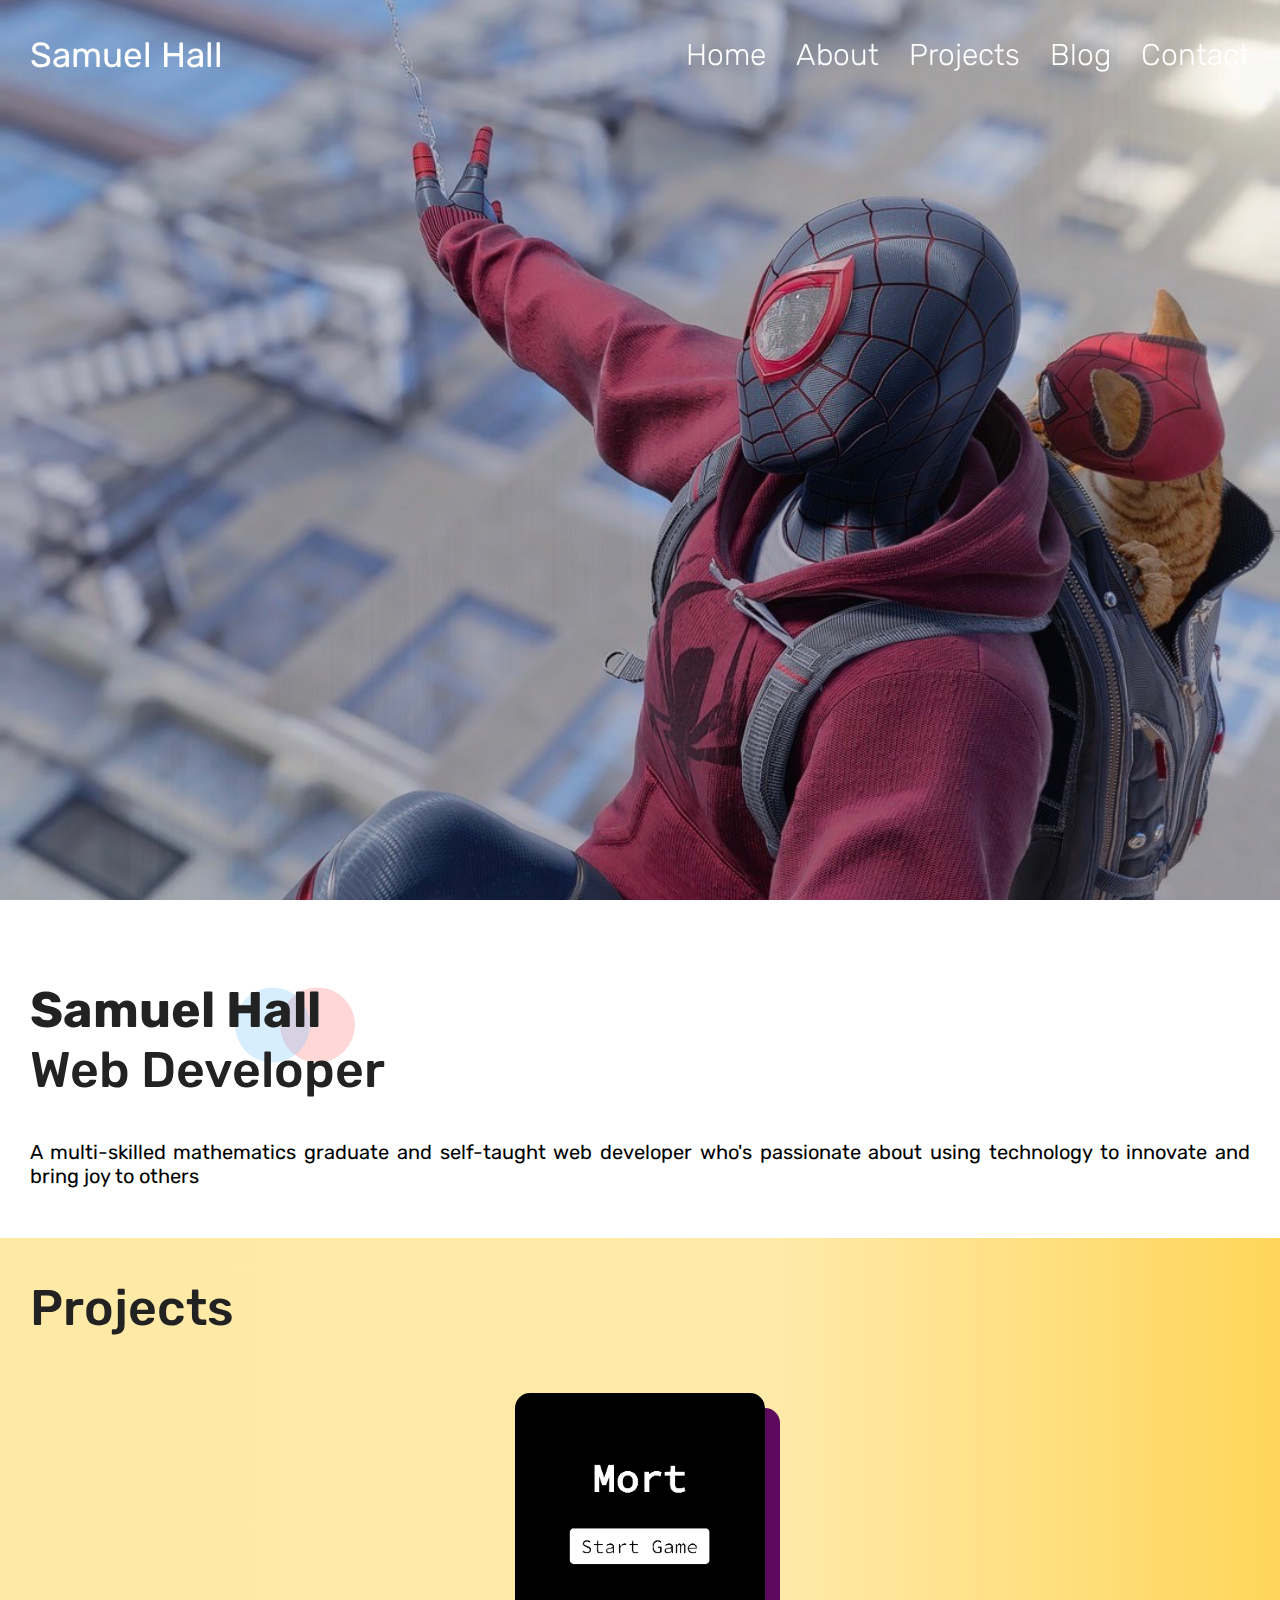
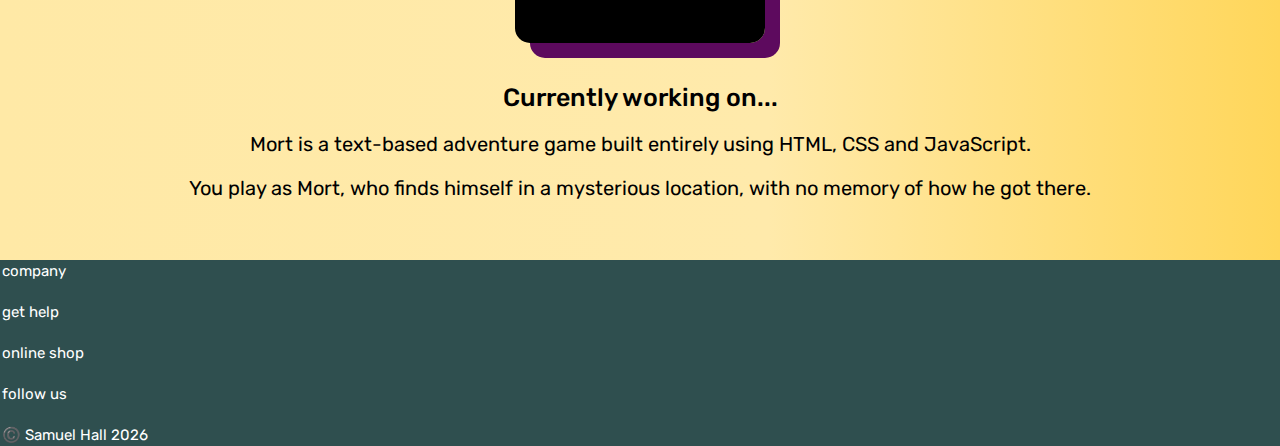
==== commit 0dd947fe: "Erased content divs as they were superfluous, changed padding on sections and navbar" ====
--- a/index.html
+++ b/index.html
@@ -1,99 +1,124 @@
 <!DOCTYPE html>
 <html lang="en">
-<head>
-    <meta charset="UTF-8">
-    <meta name="viewport" content="width=device-width, initial-scale=1.0">
-    <link rel="stylesheet" href="style.css">
+  <head>
+    <meta charset="UTF-8" />
+    <meta name="viewport" content="width=device-width, initial-scale=1.0" />
+    <link rel="stylesheet" href="style.css" />
     <title>Samuel Hall</title>
-    <link rel="stylesheet" href="https://cdnjs.cloudflare.com/ajax/libs/font-awesome/5.15.2/css/all.min.css"/>
+    <link
+      rel="stylesheet"
+      href="https://cdnjs.cloudflare.com/ajax/libs/font-awesome/5.15.2/css/all.min.css"
+    />
     <!-- Google fonts -->
-    <link rel="preconnect" href="https://fonts.googleapis.com">
-    <link rel="preconnect" href="https://fonts.gstatic.com" crossorigin>
-    <link href="https://fonts.googleapis.com/css2?family=Roboto+Mono:wght@300;400&family=Rubik:wght@300;400;500&family=Varela&display=swap" rel="stylesheet">
-</head>
-<body class="home">
+    <link rel="preconnect" href="https://fonts.googleapis.com" />
+    <link rel="preconnect" href="https://fonts.gstatic.com" crossorigin />
+    <link
+      href="https://fonts.googleapis.com/css2?family=Roboto+Mono:wght@300;400&family=Rubik:wght@300;400;500&family=Varela&display=swap"
+      rel="stylesheet"
+    />
+  </head>
+  <body class="home">
     <nav class="navbar">
-        <div class="content">
-            <!-- <img src="images/logo.png" class="logo"> -->
-            <div class="logo"><a href ="/">Samuel Hall</a></div>
-            <ul class="menu-list">
-                <div class="icon cancel-btn">
-                    <i class="fas fa-times"></i>
-                </div>
-                <li><a href="/">Home</a></li>
-                <li><a href="#about" class ="about-btn scroll-btn">About</a></li>
-                <li><a href="#projects" class = "projects-btn scroll-btn">Projects</a></li>
-                <li><a href="pages/blog.html">Blog</a></li>
-                <li><a href="pages/contact.html">Contact</a></li>
-            </ul>
-            <div class="icon menu-btn">
-                <i class="fas fa-bars"></i>
-            </div>
+      <!-- <img src="images/logo.png" class="logo"> -->
+      <div class="logo"><a href="/">Samuel Hall</a></div>
+      <ul class="menu-list">
+        <div class="icon cancel-btn">
+          <i class="fas fa-times"></i>
         </div>
+        <li><a href="/">Home</a></li>
+        <li><a href="#about" class="about-btn scroll-btn">About</a></li>
+        <li>
+          <a href="#projects" class="projects-btn scroll-btn">Projects</a>
+        </li>
+        <li><a href="pages/blog.html">Blog</a></li>
+        <li><a href="pages/contact.html">Contact</a></li>
+      </ul>
+      <div class="icon menu-btn">
+        <i class="fas fa-bars"></i>
+      </div>
     </nav>
 
     <div class="banner">
-        <div class="blur"></div>
+      <div class="blur"></div>
     </div>
-    <div class="content section about white" id="about">
-        <div class="animated background">
-            <svg width="100%" height="250" viewBox="0 0 120 100" fill="none" xmlns="http://www.w3.org/2000/svg">
-                <g id="circles">
-                <g id="darkGroup">
-                <circle id="dark2" cx="19" cy="50" r="15" fill-opacity="0.3"/>
-                <circle id="dark1" cx="37" cy="50" r="15" fill-opacity="0.3"/>
-                </g>
-                <g id="lightGroup">
-                <circle id="light1" cx="19" cy="50" r="15" fill-opacity="0.3"/>
-                </g>
-                </g>
-            </svg>    
-        </div>
-        <div class="title hero"><h1><b>Samuel Hall</b> <br>Web Developer</h1></div>
-        <p>A multi-skilled mathematics graduate and self-taught web developer who's passionate about using technology to innovate and bring joy to others</p>
+    <div class="section about white" id="about">
+      <div class="animated background">
+        <svg
+          width="100%"
+          height="250"
+          viewBox="0 0 120 100"
+          fill="none"
+          xmlns="http://www.w3.org/2000/svg"
+        >
+          <g id="circles">
+            <g id="darkGroup">
+              <circle id="dark2" cx="19" cy="50" r="15" fill-opacity="0.3" />
+              <circle id="dark1" cx="37" cy="50" r="15" fill-opacity="0.3" />
+            </g>
+            <g id="lightGroup">
+              <circle id="light1" cx="19" cy="50" r="15" fill-opacity="0.3" />
+            </g>
+          </g>
+        </svg>
+      </div>
+      <div class="title hero">
+        <h1><b>Samuel Hall</b> <br />Web Developer</h1>
+      </div>
+      <p>
+        A multi-skilled mathematics graduate and self-taught web developer who's
+        passionate about using technology to innovate and bring joy to others
+      </p>
     </div>
 
-    <div class="content section projects yellow" id="projects">
-        <div class="title"><h1>Projects</h1></div>
-        <div class="project">        
-            <a href="https://samuel-w-hall.github.io/Zork-Like-Project/"><img src="images/mort-thumbnail.png"></a>
-            <h2>Currently working on...</h2>
-            <p>Mort is a text-based adventure game built entirely using HTML, CSS and JavaScript.</p>
-            <p>You play as Mort, who finds himself in a mysterious location, with no memory of how he got there.</p>
-        </div>
+    <div class="section projects yellow" id="projects">
+      <div class="title"><h1>Projects</h1></div>
+      <div class="project">
+        <a href="https://samuel-w-hall.github.io/Zork-Like-Project/"
+          ><img src="images/mort-thumbnail.png"
+        /></a>
+        <h2>Currently working on...</h2>
+        <p>
+          Mort is a text-based adventure game built entirely using HTML, CSS and
+          JavaScript.
+        </p>
+        <p>
+          You play as Mort, who finds himself in a mysterious location, with no
+          memory of how he got there.
+        </p>
+      </div>
     </div>
 
     <footer class="footer">
-        <div class="container">
-            <div class="footer-col">
-                <h4>company</h4>
-                <ul>
-                    <li><a href="#"></a></li>
-                </ul>
-            </div>
-            <div class="footer-col">
-                <h4>get help</h4>
-                <ul>
-                    <li><a href="#"></a></li>
-                </ul>
-            </div>
-            <div class="footer-col">
-                <h4>online shop</h4>
-                <ul>
-                    <li><a href="#"></a></li>
-                </ul>
-            </div>
-            <div class="footer-col">
-                <h4>follow us</h4>
-                <ul>
-                    <li><a href="#"></a></li>
-                </ul>
-            </div>
-            <h4 class="copyright">©️ Samuel Hall 2023  </h4>
+      <div class="container">
+        <div class="footer-col">
+          <h4>company</h4>
+          <ul>
+            <li><a href="#"></a></li>
+          </ul>
         </div>
+        <div class="footer-col">
+          <h4>get help</h4>
+          <ul>
+            <li><a href="#"></a></li>
+          </ul>
+        </div>
+        <div class="footer-col">
+          <h4>online shop</h4>
+          <ul>
+            <li><a href="#"></a></li>
+          </ul>
+        </div>
+        <div class="footer-col">
+          <h4>follow us</h4>
+          <ul>
+            <li><a href="#"></a></li>
+          </ul>
+        </div>
+        <h4 class="copyright">©️ Samuel Hall 2023</h4>
+      </div>
     </footer>
 
     <script src="scripts/common.js"></script>
     <script src="scripts/home.js"></script>
-</body>
-</html>+  </body>
+</html>
--- a/style.css
+++ b/style.css
@@ -1,305 +1,300 @@
 /* ----------UNIVERSAL---------- */
 
 :root {
-    --dark-color: #FF7B7B;
-    --light-color: #7BC8FF;
+  --dark-color: #ff7b7b;
+  --light-color: #7bc8ff;
+  --navbar-height: 90px;
 }
 
 html {
-    scroll-padding-top: 100px; /* height of sticky header */
-  }
+  scroll-padding-top: var(--navbar-height);
+}
 
 /* ----------SVG ANIMATION---------- */
 svg {
-    /* border: green solid; */
-    /* height: 240px; */
-    position: absolute;
-    top: 0;
-    left: 0;
-    /* width: 100%; */
-    max-width: 750px;
+  /* border: green solid; */
+  /* height: 240px; */
+  position: absolute;
+  top: 0;
+  left: 0;
+  /* width: 100%; */
+  max-width: 750px;
 }
 
 .animated-background {
-    /* display: flex; */
-    width: 100%;
+  /* display: flex; */
+  width: 100%;
 }
 
 #darkGroup {
-    fill: var(--dark-color);
+  fill: var(--dark-color);
 }
 
 #lightGroup {
-    fill: var(--light-color);
+  fill: var(--light-color);
 }
 
 #dark1,
 #dark2,
-#light1  {
-    transition: all 1s ease;
+#light1 {
+  transition: all 1s ease;
 }
 
 #dark2 {
-    transform: translateX(-130%);
-    opacity: 0;
-}
-
-
+  transform: translateX(-130%);
+  opacity: 0;
+}
 
 #light1.scrolled {
-    transform: translateX(20%);
+  transform: translateX(20%);
 }
 
 #dark1.scrolled {
-    transform: translateX(130%);
-    opacity: 0;
+  transform: translateX(130%);
+  opacity: 0;
 }
 
 #dark2.scrolled {
-    transform: translateX(0%);
-    opacity: 1;
+  transform: translateX(0%);
+  opacity: 1;
 }
 /* ----------------------------- */
 
 * {
-    margin: 0;
-    padding: 0;
-    box-sizing: border-box;
-    font-family: 'Rubik', sans-serif;
-}
-
+  margin: 0;
+  padding: 0;
+  box-sizing: border-box;
+  font-family: "Rubik", sans-serif;
+}
 
 html {
-    scroll-behavior: smooth;
+  scroll-behavior: smooth;
 }
 
 .home {
-    overflow-x: hidden;
-}
-
-.content {
-    max-width: 100%;
-    /* margin: auto; */
-    padding: 40px 30px;
+  overflow-x: hidden;
 }
 
 .navbar {
-    position: fixed;
-    z-index: 5;
-    width: 100%;
-    padding: 30px 0;
-    transition: all 0.3s ease;
+  position: fixed;
+  z-index: 5;
+  width: 100%;
+  max-width: 100%;
+  padding: 10px 30px;
+  transition: all 0.3s ease;
+  display: flex;
+  align-items: center;
+  height: calc(var(--navbar-height) + 20px);
+  justify-content: space-between;
 }
 
 .navbar.sticky {
-    background: #383838;
-    padding: 10px 0;
-}
-
-.navbar .content {
-    /* text-align: center; */
-    display: flex;
-    align-items: center;
-    height: 70px;
-    justify-content: space-between;
+  height: var(--navbar-height);
+  background: #383838;
+  padding: 20px 30px;
 }
 
 .navbar .logo {
-    /* height: 150px; */
-    /* width: 250px; */
-    cursor: pointer;
-    position: relative;
+  /* height: 150px; */
+  /* width: 250px; */
+  cursor: pointer;
+  position: relative;
 }
 
 /* ONLY WHEN LOGO IS TEXT */
 .navbar .logo a {
-    font-size: 35px;
-    text-decoration: none;
-    color: white;
+  font-size: 35px;
+  text-decoration: none;
+  color: white;
+  text-align: center;
+  font-weight: 400;
+}
+
+.menu-list {
+  max-width: 100%;
+  display: inline-flex;
+  justify-content: space-between;
+  align-self: center;
+}
+
+.menu-list li {
+  list-style: none;
+}
+
+.menu-list li a {
+  margin-left: 30px;
+  color: #fff;
+  font-size: 30px;
+  font-weight: 300;
+  text-decoration: none;
+  transition: all 0.3s ease;
+  /* text-shadow: -1px 1px #222222; */
+}
+
+.menu-list li a:hover {
+  color: #ffe493;
+  cursor: pointer;
+}
+
+/* ----------INDEX (HOME)---------- */
+
+.banner {
+  height: 100vh;
+  /* background: url("images/background.jpg") no-repeat; */
+  background-size: cover;
+  background-position: center;
+  /* background-attachment: fixed; */
+}
+
+.banner:after {
+  content: "";
+  position: fixed; /* stretch a fixed position to the whole screen */
+  top: 0;
+  height: 100vh; /* fix for mobile browser address bar appearing disappearing */
+  left: 0;
+  right: 0;
+  z-index: -5; /* needed to keep in the background */
+  background: url("images/background.jpg");
+  /* background: linear-gradient(112.1deg, rgb(32, 38, 57) 11.4%, rgb(63, 76, 119) 70.2%); */
+  background-position: center;
+  background-size: cover;
+  background-attachment: scroll;
+}
+
+.blur {
+  height: 100%;
+  width: 100%;
+  /* backdrop-filter: blur(3px); */
+}
+
+.background {
+  z-index: 0;
+  height: 240px;
+  width: 100%;
+  position: absolute;
+  top: 0;
+  left: 0;
+}
+
+.section {
+  /* background-color: #fff; */
+  max-width: 100%;
+  padding: 40px 30px;
+  position: relative;
+}
+
+.top-section {
+  padding-top: var(--navbar-height);
+}
+
+.title {
+  padding: 0px 0px 30px;
+  position: relative;
+  z-index: 1;
+}
+
+.hero {
+  padding-top: 40px;
+}
+
+h1 {
+  font-size: 35px;
+  font-weight: 500;
+  color: #222222;
+}
+
+.section p {
+  font-size: 20px;
+  padding: 10px 0;
+  text-align: justify;
+  z-index: 1;
+}
+
+.icon {
+  color: #fff;
+  font-size: 20px;
+  cursor: pointer;
+  display: none;
+}
+
+.icon.cancel-btn {
+  position: absolute;
+  right: 30px;
+  top: 20px;
+}
+
+@media (max-width: 980px) {
+  body.disabledScroll {
+    overflow: hidden;
+  }
+  .icon {
+    display: block;
+  }
+  .icon.hide {
+    display: none;
+  }
+  .navbar .menu-list {
+    position: fixed;
+    top: 0;
+    left: -100%;
+    height: 100vh;
+    width: 100%;
+    max-width: 400px;
+    background: #383838;
+    display: block;
+    padding: 40px 0;
     text-align: center;
-    font-weight: 400;
-}
-
-.menu-list {
-    max-width: 100%;
-    display: inline-flex;
-    justify-content: space-between;
-    align-self: center;
-}
-
-.menu-list li {
-    list-style: none;
-}
-
-.menu-list li a {
-    margin-left: 30px;
-    color: #fff;
-    font-size: 30px;
-    font-weight: 300;
-    text-decoration: none;
     transition: all 0.3s ease;
-    /* text-shadow: -1px 1px #222222; */
-}
-
-.menu-list li a:hover {
-    color: #ffe493;
-    cursor: pointer;
+  }
+  .navbar .menu-list.active {
+    left: 0%;
+  }
+  .menu-list li {
+    margin-top: 45px;
+  }
+  .menu-list li a {
+    font-size: 25px;
+    margin-left: 0;
+  }
+}
+
+@media (min-width: 800px) {
+  h1 {
+    font-size: 50px;
+  }
 }
 
 /* ----------INDEX (HOME)---------- */
 
-.banner {
-    height: 100vh;
-    /* background: url("images/background.jpg") no-repeat; */
-    background-size:cover;
-    background-position: center;
-    /* background-attachment: fixed; */
-}
-
-.banner:after {
-    content:"";
-    position:fixed; /* stretch a fixed position to the whole screen */
-    top:0;
-    height:100vh; /* fix for mobile browser address bar appearing disappearing */
-    left:0;
-    right:0;
-    z-index:-5; /* needed to keep in the background */
-    background: url("images/background.jpg");
-    /* background: linear-gradient(112.1deg, rgb(32, 38, 57) 11.4%, rgb(63, 76, 119) 70.2%); */
-    background-position: center;
-    background-size: cover;
-    background-attachment: scroll;
-}
-
-.blur {
-    height: 100%;
-    width: 100%;
-    /* backdrop-filter: blur(3px); */
-}
-
-.background {
-    z-index: 0;
-    height: 240px;
-    width: 100%;
-    position: absolute;
-    top: 0;
-    left: 0;
-}
-
-.section {
-    /* background-color: #fff; */
-    padding: 50px 30px;
-    position: relative;
-}
-
-.title {
-    padding: 0px 0px 30px;
-    position: relative;
-    z-index: 1;
-}
-
-.hero {
-    padding-top: 40px;
-}
-
-h1 {
-    font-size: 35px;
-    font-weight: 500;
-    color: #222222;
-}
-
-.section p {
-    font-size: 20px;
-    padding: 10px 0;
-    text-align: justify;
-    z-index: 1;
-}
-
-.icon{
-    color: #fff;
-    font-size: 20px;
-    cursor: pointer;
-    display: none;
-}
-
-.icon.cancel-btn {
-    position: absolute;
-    right: 30px;
-    top: 20px;
-}
-
-
-@media (max-width: 980px) {
-    body.disabledScroll {
-        overflow: hidden;
-    }
-    .icon {
-        display: block;
-    }
-    .icon.hide {
-        display: none;
-    }
-    .navbar .menu-list {
-       position: fixed;
-       top: 0;
-       left: -100%;
-       height: 100vh;
-       width: 100%;
-       max-width: 400px;
-       background: #383838;
-       display: block;
-       padding: 40px 0;
-       text-align: center;
-       transition: all 0.3s ease;
-    }
-    .navbar .menu-list.active {
-        left: 0%;
-    }
-    .menu-list li {
-        margin-top: 45px;
-    }
-    .menu-list li a {
-        font-size: 25px;
-        margin-left: 0;
-    }
-}
-
-@media (min-width: 800px) {
-    h1 {
-        font-size: 50px;
-    }
-}
-
-/* ----------INDEX (HOME)---------- */
-
-.contact{
-    margin: auto;
-    padding-top: 130px;
-    display: flex;
-    flex-direction: column;
-    align-items: center;
-    justify-content: center;
-    max-width: 600px;
-}
-
-.contact .title, .contact-form {
-    width: 90%;
-    padding: 10px;
+.contact {
+  margin: auto;
+  display: flex;
+  flex-direction: column;
+  align-items: center;
+  justify-content: center;
+  max-width: 600px;
+}
+
+.contact .title,
+.contact-form {
+  width: 90%;
+  padding: 10px;
 }
 
 .input-group {
-    margin-bottom: 20px;
-    position: relative;
-}
-
-input, textarea {
-    width: 100%;
-    padding: 10px;
-    outline: 0;
-    border: 1px solid #222222;
-    color:#222222;
-    background: transparent;
-    font-size: 15px;
+  margin-bottom: 20px;
+  position: relative;
+}
+
+input,
+textarea {
+  width: 100%;
+  padding: 10px;
+  outline: 0;
+  border: 1px solid #222222;
+  color: #222222;
+  background: transparent;
+  font-size: 15px;
 }
 
 /* label {
@@ -314,14 +309,14 @@
 } */
 
 .send-btn {
-    font-size: 15px;
-    padding: 4px;
+  font-size: 15px;
+  padding: 4px;
 }
 
 /* ----------PROJECTS---------- */
 .projects {
-    /* z-index: -2; */
-    position: relative;
+  /* z-index: -2; */
+  position: relative;
 }
 
 /* .projects h1 {
@@ -330,101 +325,115 @@
 
 /* ----------Utility Classes---------- */
 .yellow {
-    background: rgb(255,233,166);
-    background: linear-gradient(90deg, rgba(255,233,166,1) 0%, rgba(255,234,171,1) 60%, rgba(255,214,90,1) 100%);
+  background: rgb(255, 233, 166);
+  background: linear-gradient(
+    90deg,
+    rgba(255, 233, 166, 1) 0%,
+    rgba(255, 234, 171, 1) 60%,
+    rgba(255, 214, 90, 1) 100%
+  );
 }
 
 .white {
-    background: #fff;
+  background: #fff;
 }
 
 .ebony {
-    background: #383838;
+  background: #383838;
 }
 
 /* ---------- */
 
 .project {
-    display: flex;
-    flex-direction: column;
-    align-items: center;
-    padding: 10px 0;
+  display: flex;
+  flex-direction: column;
+  align-items: center;
+  padding: 10px 0;
 }
 
 .project a {
-    width: 35vw;
-    height: 35vw;
-    max-width: 250px;
-    max-height: 250px;
-    margin-top: 15px;
-    margin-bottom: 30px;
-    border-radius: 15px;
-    box-shadow: 15px 15px rgb(93, 10, 94);
-    padding: 0;
+  width: 35vw;
+  height: 35vw;
+  max-width: 250px;
+  max-height: 250px;
+  margin-top: 15px;
+  margin-bottom: 30px;
+  border-radius: 15px;
+  box-shadow: 15px 15px rgb(93, 10, 94);
+  padding: 0;
 }
 
 .project img {
-    width: 100%;
-    border-radius: 15px;
-    transition: all 0.3s ease;
+  width: 100%;
+  border-radius: 15px;
+  transition: all 0.3s ease;
 }
 
 .project img:hover {
-    transform: translate(5px, 5px);
+  transform: translate(5px, 5px);
 }
 
 h2 {
-    padding: 10px;
-    font-size: 25px;
-    font-weight: 500;
+  padding: 10px;
+  font-size: 25px;
+  font-weight: 500;
+  text-align: center;
 }
 
 footer {
-    background-color: darkslategrey;
+  background-color: darkslategrey;
 }
 
 h4 {
-    font-size: 15px;
-    color: white;
-    font-weight: 400;
+  font-size: 15px;
+  color: white;
+  font-weight: 400;
+}
+
+footer h4 {
+  color: white;
 }
 
 /* ----------BLOG---------- */
 .blog {
-    height: 100%;
-    padding-top: 100px;
-}
-
-.blog .title {
-    text-align: center;
+  height: 100%;
+  padding-top: var(--navbar-height);
+}
+
+.blog h2 {
+  text-align: center;
+  padding: 30px;
 }
 
 .grid-container {
-    margin: auto;
-    width: 80vw;
-    max-width: 500px;
-    display: grid;
-    grid-template-columns: 1fr 1fr 1fr;
-    gap: 2vw;
+  margin: auto;
+  width: 80vw;
+  max-width: 500px;
+  display: grid;
+  grid-template-columns: 1fr 1fr 1fr;
+  gap: 2vw;
 }
 
 .grid-item {
-    margin: 0 auto;
-    padding: 10px;
-    border: solid darkgrey;
-    /* border-radius: 15px; */
-}
-
-.grid-item h3, p {
-    margin: 0 auto;
-    text-align: center;
+  margin: 0 auto;
+  padding: 10px;
+  border: solid darkgrey;
+  /* border-radius: 15px; */
+}
+
+.grid-item h3,
+h4 {
+  color: black;
+  margin: 0 auto;
+  padding: 2px;
+  font-size: 15px;
 }
 
 img.thumbnail {
-    /* border-top-left-radius: 10px; */
-    /* border-top-right-radius: 10px; */
-    /* object-fit: cover; */
-    width: 100%;
-    margin: 0 auto;
-    padding-bottom: 5px;
-}+  /* border-top-left-radius: 10px; */
+  /* border-top-right-radius: 10px; */
+  /* object-fit: cover; */
+  width: 100%;
+  margin: 0 auto;
+  padding-bottom: 5px;
+}
